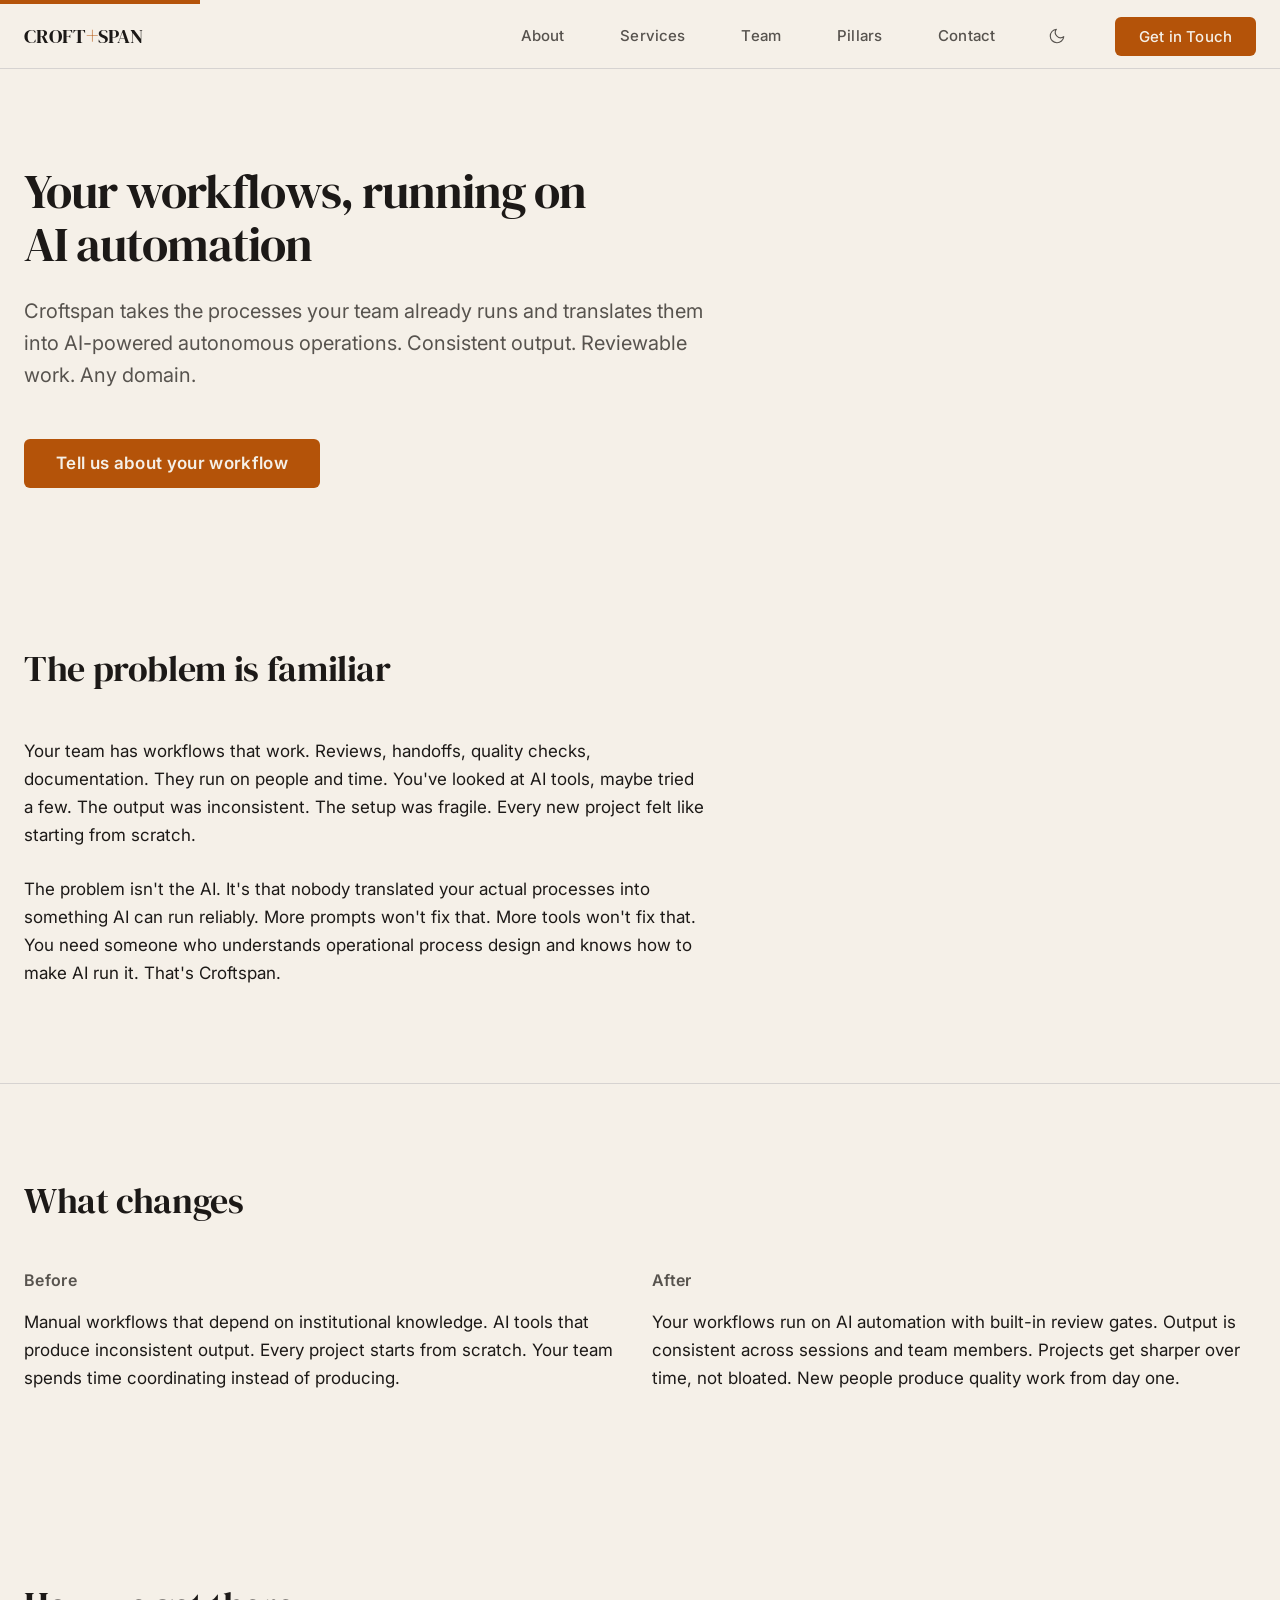
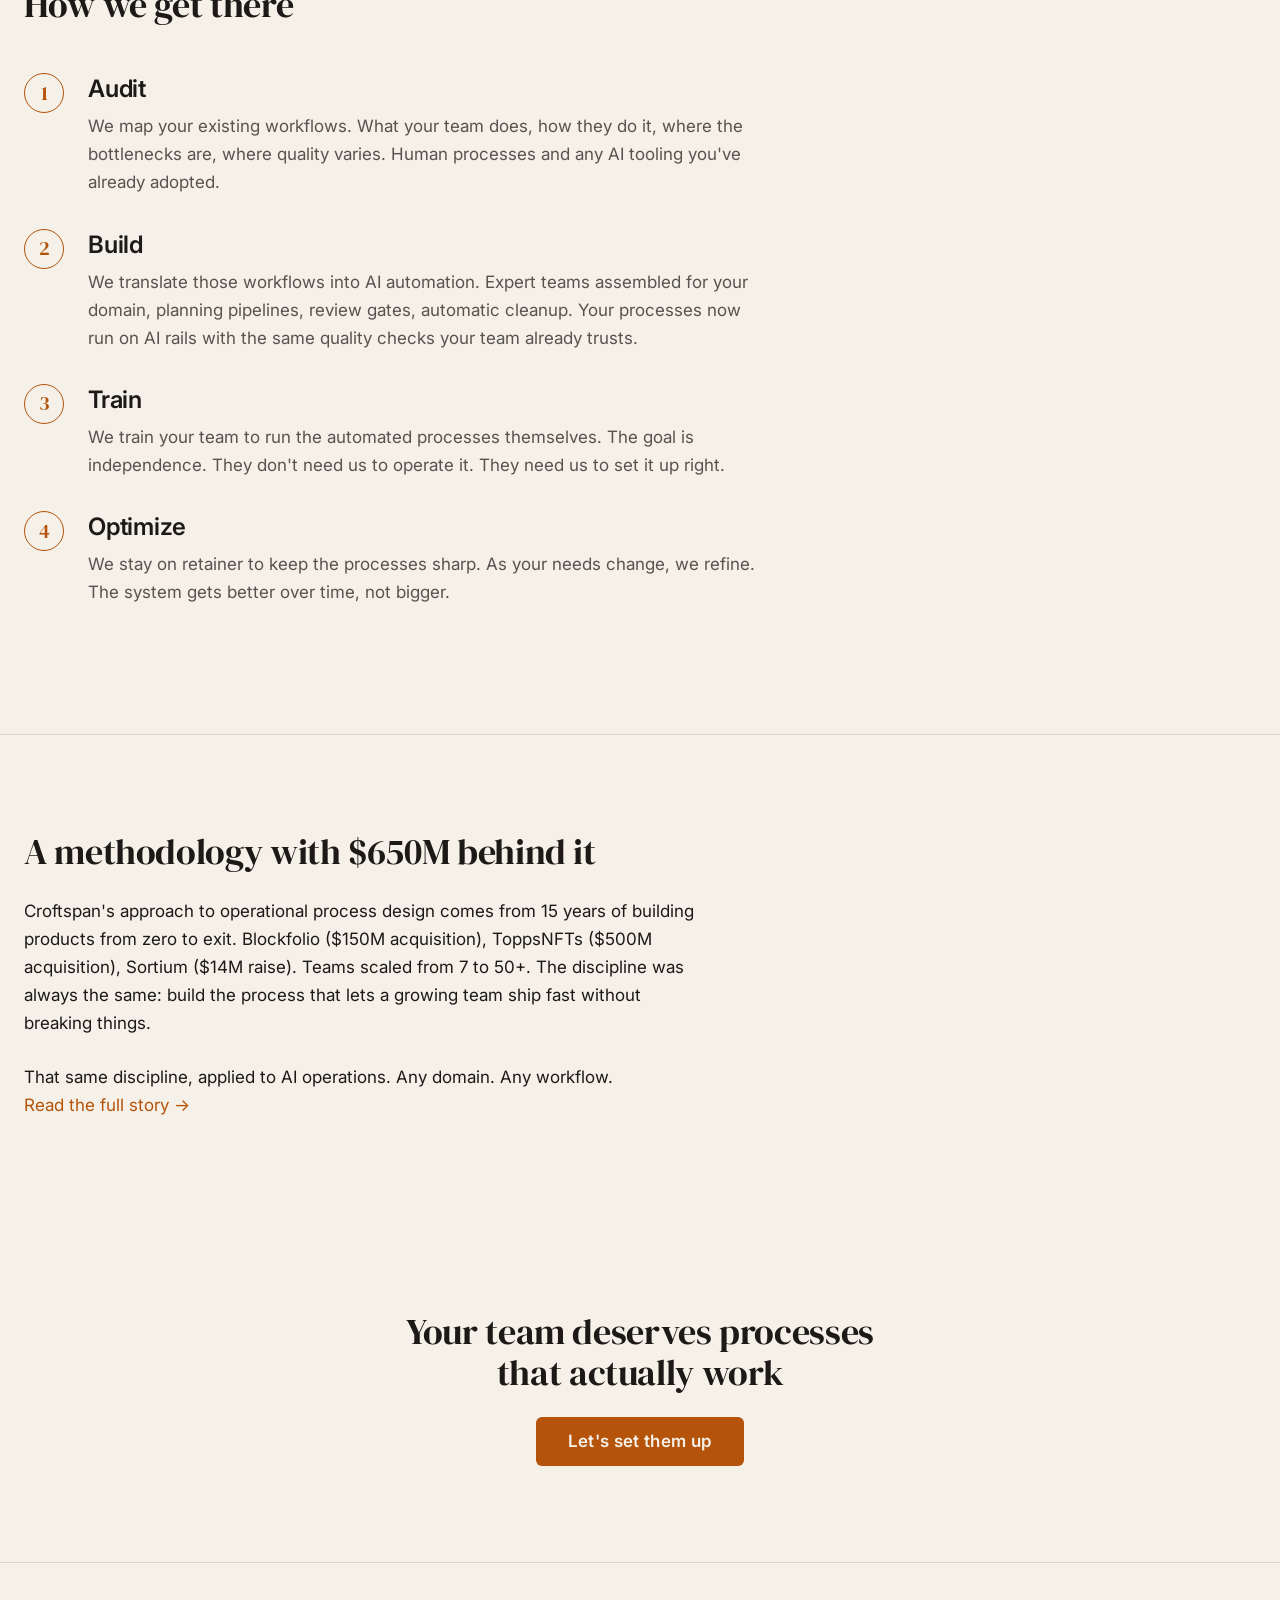
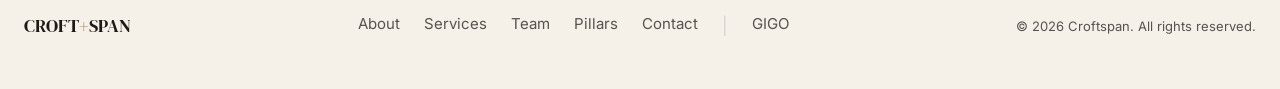
==== index.html @ 84890fa7 "initial" ====
<!DOCTYPE html>
<html lang="en">
<head>
  <meta charset="UTF-8">
  <meta name="viewport" content="width=device-width, initial-scale=1.0">
  <title>Croftspan | Your Workflows, Automated</title>
  <meta name="description" content="Croftspan translates your team's workflows into AI automation that produces consistent, reviewable output. Any domain. Setup, training, and retainer.">
  <meta property="og:title" content="Croftspan | Your Workflows, Automated">
  <meta property="og:description" content="Your team's workflows, running on AI automation. Consistent output. Reviewable work.">
  <meta property="og:type" content="website">
  <meta name="twitter:card" content="summary_large_image">
  <link rel="icon" href="assets/images/favicon.svg" type="image/svg+xml">
  <link rel="preconnect" href="https://fonts.googleapis.com">
  <link rel="preconnect" href="https://fonts.gstatic.com" crossorigin>
  <link href="https://fonts.googleapis.com/css2?family=DM+Serif+Display&family=Inter:wght@400;500;600&display=swap" rel="stylesheet">
  <link rel="stylesheet" href="css/style.css">
  <script>
    (function(){
      var t = localStorage.getItem('theme');
      if (t) document.documentElement.setAttribute('data-theme', t);
    })();
  </script>
</head>
<body>


<!-- Nav -->
<nav class="nav" aria-label="Main navigation">
  <div class="accent-bar"></div>
  <div class="nav-inner">
    <a href="index.html" class="nav-logo" aria-label="Croftspan home">CROFT<span class="plus">+</span>SPAN</a>
    <button class="nav-toggle" aria-label="Toggle menu" aria-expanded="false">
      <span></span><span></span><span></span>
    </button>
    <div class="nav-links">
      <a href="about.html">About</a>
      <a href="services.html">Services</a>
      <a href="team.html">Team</a>
      <a href="pillars.html">Pillars</a>
      <a href="contact.html">Contact</a>
      <button class="theme-toggle" aria-label="Toggle color mode">
        <svg class="icon-moon" xmlns="http://www.w3.org/2000/svg" width="18" height="18" viewBox="0 0 24 24" fill="none" stroke="currentColor" stroke-width="1.5" stroke-linecap="round" stroke-linejoin="round"><path d="M21 12.79A9 9 0 1 1 11.21 3 7 7 0 0 0 21 12.79z"/></svg>
        <svg class="icon-sun" xmlns="http://www.w3.org/2000/svg" width="18" height="18" viewBox="0 0 24 24" fill="none" stroke="currentColor" stroke-width="1.5" stroke-linecap="round" stroke-linejoin="round"><circle cx="12" cy="12" r="5"/><line x1="12" y1="1" x2="12" y2="3"/><line x1="12" y1="21" x2="12" y2="23"/><line x1="4.22" y1="4.22" x2="5.64" y2="5.64"/><line x1="18.36" y1="18.36" x2="19.78" y2="19.78"/><line x1="1" y1="12" x2="3" y2="12"/><line x1="21" y1="12" x2="23" y2="12"/><line x1="4.22" y1="19.78" x2="5.64" y2="18.36"/><line x1="18.36" y1="5.64" x2="19.78" y2="4.22"/></svg>
      </button>
      <a href="contact.html" class="btn btn-primary nav-cta">Get in Touch</a>
    </div>
  </div>
</nav>

<main id="main">

  <!-- Hero -->
  <section class="hero">
    <div class="container">
      <h1>Your workflows, running on<br>AI automation</h1>
      <p>Croftspan takes the processes your team already runs and translates them into AI-powered autonomous operations. Consistent output. Reviewable work. Any domain.</p>
      <a href="contact.html" class="btn btn-primary btn-lg">Tell us about your workflow</a>
    </div>
  </section>

  <!-- The Problem -->
  <section class="section">
    <div class="container">
      <div class="section-header">
        <h2>The problem is familiar</h2>
      </div>
      <p>Your team has workflows that work. Reviews, handoffs, quality checks, documentation. They run on people and time. You've looked at AI tools, maybe tried a few. The output was inconsistent. The setup was fragile. Every new project felt like starting from scratch.</p>
      <p>The problem isn't the AI. It's that nobody translated your actual processes into something AI can run reliably. More prompts won't fix that. More tools won't fix that. You need someone who understands operational process design and knows how to make AI run it. That's Croftspan.</p>
    </div>
  </section>

  <hr class="container">

  <!-- The Transformation -->
  <section class="section">
    <div class="container">
      <div class="section-header">
        <h2>What changes</h2>
      </div>
      <div class="grid grid-2">
        <div>
          <h5 class="mb-4">Before</h5>
          <p>Manual workflows that depend on institutional knowledge. AI tools that produce inconsistent output. Every project starts from scratch. Your team spends time coordinating instead of producing.</p>
        </div>
        <div>
          <h5 class="mb-4">After</h5>
          <p>Your workflows run on AI automation with built-in review gates. Output is consistent across sessions and team members. Projects get sharper over time, not bloated. New people produce quality work from day one.</p>
        </div>
      </div>
    </div>
  </section>

  <!-- How It Works -->
  <section class="section">
    <div class="container">
      <div class="section-header">
        <h2>How we get there</h2>
      </div>
      <div class="step">
        <div class="step-number">1</div>
        <div class="step-content">
          <h3>Audit</h3>
          <p>We map your existing workflows. What your team does, how they do it, where the bottlenecks are, where quality varies. Human processes and any AI tooling you've already adopted.</p>
        </div>
      </div>
      <div class="step">
        <div class="step-number">2</div>
        <div class="step-content">
          <h3>Build</h3>
          <p>We translate those workflows into AI automation. Expert teams assembled for your domain, planning pipelines, review gates, automatic cleanup. Your processes now run on AI rails with the same quality checks your team already trusts.</p>
        </div>
      </div>
      <div class="step">
        <div class="step-number">3</div>
        <div class="step-content">
          <h3>Train</h3>
          <p>We train your team to run the automated processes themselves. The goal is independence. They don't need us to operate it. They need us to set it up right.</p>
        </div>
      </div>
      <div class="step">
        <div class="step-number">4</div>
        <div class="step-content">
          <h3>Optimize</h3>
          <p>We stay on retainer to keep the processes sharp. As your needs change, we refine. The system gets better over time, not bigger.</p>
        </div>
      </div>
    </div>
  </section>

  <hr class="container">

  <!-- The Track Record -->
  <section class="section">
    <div class="container">
      <h2 class="mb-6">A methodology with $650M behind it</h2>
      <p>Croftspan's approach to operational process design comes from 15 years of building products from zero to exit. Blockfolio ($150M acquisition), ToppsNFTs ($500M acquisition), Sortium ($14M raise). Teams scaled from 7 to 50+. The discipline was always the same: build the process that lets a growing team ship fast without breaking things.</p>
      <p>That same discipline, applied to AI operations. Any domain. Any workflow.</p>
      <a href="about.html" class="link">Read the full story &rarr;</a>
    </div>
  </section>

  <!-- Final CTA -->
  <section class="section" style="text-align: center;">
    <div class="container">
      <h2 class="mb-6">Your team deserves processes<br>that actually work</h2>
      <a href="contact.html" class="btn btn-primary btn-lg">Let's set them up</a>
    </div>
  </section>

</main>

<!-- Footer -->
<footer class="footer">
  <div class="footer-inner">
    <div class="footer-logo">CROFT<span class="plus">+</span>SPAN</div>
    <div class="footer-links">
      <a href="about.html">About</a>
      <a href="services.html">Services</a>
      <a href="team.html">Team</a>
      <a href="pillars.html">Pillars</a>
      <a href="contact.html">Contact</a>
      <span style="color: var(--border);">|</span>
      <a href="https://croftspan.github.io/gigo/">GIGO</a>
    </div>
    <div class="footer-copy">&copy; 2026 Croftspan. All rights reserved.</div>
  </div>
</footer>

<script src="js/main.js"></script>
</body>
</html>
---- css/style.css ----
/* ============================================
   Croftspan — Design System
   Static site stylesheet. Both color modes.
   ============================================ */

/* --- Reset --- */
*, *::before, *::after { box-sizing: border-box; margin: 0; padding: 0; }
html { scroll-behavior: smooth; -webkit-text-size-adjust: 100%; }
body { min-height: 100vh; text-rendering: optimizeLegibility; -webkit-font-smoothing: antialiased; -moz-osx-font-smoothing: grayscale; }
img, picture, video, canvas, svg { display: block; max-width: 100%; }
input, button, textarea, select { font: inherit; }
p, h1, h2, h3, h4, h5, h6 { overflow-wrap: break-word; }
a { color: inherit; text-decoration: none; }
ul, ol { list-style: none; }
button { cursor: pointer; border: none; background: none; }

/* --- Custom Properties --- */
:root {
  /* Colors */
  --forge: #1C1917;
  --vellum: #F5F0E8;
  --stone: #57534E;
  --copperfield: #B45309;
  --copperfield-hover: #9A4408;
  --copperfield-active: #854005;
  --slate: #334155;
  --chalk: #D6D3D1;
  --survey-red: #DC2626;
  --lichen: #16A34A;
  --card-bg: #FFFFFF;
  --card-border: var(--chalk);

  /* Semantic */
  --bg: var(--vellum);
  --text: var(--forge);
  --text-secondary: var(--stone);
  --accent: var(--copperfield);
  --accent-hover: var(--copperfield-hover);
  --border: var(--chalk);
  --surface: var(--card-bg);

  /* Typography */
  --font-heading: 'DM Serif Display', Georgia, 'Times New Roman', serif;
  --font-body: 'Inter', -apple-system, BlinkMacSystemFont, 'Segoe UI', sans-serif;
  --font-mono: 'JetBrains Mono', 'SF Mono', 'Fira Code', 'Courier New', monospace;

  /* Spacing (base-4) */
  --space-1: 4px;
  --space-2: 8px;
  --space-3: 12px;
  --space-4: 16px;
  --space-6: 24px;
  --space-8: 32px;
  --space-12: 48px;
  --space-16: 64px;
  --space-24: 96px;

  /* Layout */
  --max-width: 1280px;
  --content-width: 680px;
  --side-padding: 24px;
  --column-gap: 24px;

  /* Radius */
  --radius-sm: 4px;
  --radius: 6px;
  --radius-lg: 8px;

  /* Transitions */
  --transition-fast: 100ms linear;
  --transition: 150ms ease-out;
  --transition-slow: 200ms ease-out;
}

/* --- Light Mode (default) --- */
:root, [data-theme="light"] {
  --bg: var(--vellum);
  --text: var(--forge);
  --text-secondary: var(--stone);
  --surface: #FFFFFF;
  --card-border: var(--chalk);
  --border: var(--chalk);
  --nav-bg: rgba(245, 240, 232, 0.95);
}

/* --- Dark Mode --- */
[data-theme="dark"] {
  --bg: var(--forge);
  --text: var(--vellum);
  --text-secondary: var(--chalk);
  --surface: #292524;
  --card-border: rgba(87, 83, 78, 0.2);
  --border: rgba(87, 83, 78, 0.2);
  --nav-bg: rgba(28, 25, 23, 0.95);
}

@media (prefers-color-scheme: dark) {
  :root:not([data-theme="light"]) {
    --bg: var(--forge);
    --text: var(--vellum);
    --text-secondary: var(--chalk);
    --surface: #292524;
    --card-border: rgba(87, 83, 78, 0.2);
    --border: rgba(87, 83, 78, 0.2);
    --nav-bg: rgba(28, 25, 23, 0.95);
  }
}

/* --- Base --- */
body {
  font-family: var(--font-body);
  font-size: 17px;
  font-weight: 400;
  line-height: 1.65;
  color: var(--text);
  background-color: var(--bg);
  transition: background-color var(--transition-slow), color var(--transition-slow);
}

/* --- Typography --- */
h1, h2 { font-family: var(--font-heading); font-weight: 400; }
h3, h4, h5 { font-family: var(--font-body); font-weight: 600; }

h1 {
  font-size: 48px;
  line-height: 1.1;
  letter-spacing: -0.02em;
}
h2 {
  font-size: 36px;
  line-height: 1.15;
  letter-spacing: -0.01em;
}
h3 {
  font-size: 24px;
  line-height: 1.3;
  letter-spacing: -0.01em;
}
h4 {
  font-size: 20px;
  line-height: 1.35;
}
h5 {
  font-size: 16px;
  line-height: 1.4;
  letter-spacing: 0.02em;
  color: var(--text-secondary);
}

.text-small {
  font-size: 15px;
  line-height: 1.6;
  color: var(--text-secondary);
}
.caption {
  font-size: 13px;
  font-weight: 500;
  line-height: 1.5;
  letter-spacing: 0.01em;
  color: var(--text-secondary);
}
.label {
  font-size: 13px;
  font-weight: 500;
  color: var(--text-secondary);
  margin-bottom: var(--space-1);
}
code {
  font-family: var(--font-mono);
  font-size: 15px;
  line-height: 1.6;
}

p { max-width: var(--content-width); }
p + p { margin-top: 1.5em; }

/* --- Layout --- */
.container {
  max-width: var(--max-width);
  margin: 0 auto;
  padding: 0 var(--side-padding);
}
.section {
  padding: var(--space-24) 0;
}
.section-sm {
  padding: var(--space-16) 0;
}

/* --- Grid --- */
.grid {
  display: grid;
  gap: var(--column-gap);
}
.grid-2 { grid-template-columns: repeat(2, 1fr); }
.grid-3 { grid-template-columns: repeat(3, 1fr); }
.grid-4 { grid-template-columns: repeat(4, 1fr); }

/* --- Navigation --- */
.nav {
  position: sticky;
  top: 0;
  z-index: 100;
  background: var(--nav-bg);
  backdrop-filter: blur(12px);
  -webkit-backdrop-filter: blur(12px);
  border-bottom: 1px solid var(--border);
  transition: background-color var(--transition-slow);
}
.nav-inner {
  max-width: var(--max-width);
  margin: 0 auto;
  padding: 0 var(--side-padding);
  display: flex;
  align-items: center;
  justify-content: space-between;
  height: 64px;
}
.nav-logo {
  font-family: var(--font-heading);
  font-size: 20px;
  color: var(--text);
  text-decoration: none;
  display: flex;
  align-items: center;
  gap: 0;
}
.nav-logo .plus {
  color: var(--copperfield);
  font-size: 23px;
}
.nav-links {
  display: flex;
  align-items: center;
  gap: var(--space-8);
}
.nav-links a {
  font-size: 15px;
  font-weight: 500;
  letter-spacing: 0.01em;
  color: var(--text-secondary);
  padding: var(--space-2) var(--space-3);
  border-radius: var(--radius);
  transition: color var(--transition);
}
.nav-links a:hover,
.nav-links a.active {
  color: var(--text);
}
.nav-links a.nav-cta {
  margin-left: var(--space-2);
  color: var(--vellum);
  padding: 12px 24px;
}
.nav-links a.nav-cta:hover {
  color: var(--vellum);
}

/* Mobile nav toggle */
.nav-toggle {
  display: none;
  flex-direction: column;
  gap: 5px;
  padding: var(--space-2);
}
.nav-toggle span {
  display: block;
  width: 20px;
  height: 2px;
  background: var(--text);
  border-radius: 1px;
  transition: transform var(--transition), opacity var(--transition);
}
.nav-toggle.open span:nth-child(1) { transform: translateY(7px) rotate(45deg); }
.nav-toggle.open span:nth-child(2) { opacity: 0; }
.nav-toggle.open span:nth-child(3) { transform: translateY(-7px) rotate(-45deg); }

/* Color mode toggle */
.theme-toggle {
  display: flex;
  align-items: center;
  justify-content: center;
  width: 36px;
  height: 36px;
  border-radius: var(--radius);
  color: var(--text-secondary);
  transition: color var(--transition);
}
.theme-toggle:hover { color: var(--text); }
.theme-toggle svg { width: 18px; height: 18px; }
.theme-toggle .icon-sun,
.theme-toggle .icon-moon { display: none; }

/* Show correct icon based on theme */
:root:not([data-theme="dark"]) .theme-toggle .icon-moon { display: block; }
:root:not([data-theme="dark"]) .theme-toggle .icon-sun { display: none; }
[data-theme="dark"] .theme-toggle .icon-sun { display: block; }
[data-theme="dark"] .theme-toggle .icon-moon { display: none; }

@media (prefers-color-scheme: dark) {
  :root:not([data-theme="light"]) .theme-toggle .icon-sun { display: block; }
  :root:not([data-theme="light"]) .theme-toggle .icon-moon { display: none; }
}

/* --- Buttons --- */
.btn {
  display: inline-flex;
  align-items: center;
  justify-content: center;
  font-family: var(--font-body);
  font-size: 15px;
  font-weight: 600;
  letter-spacing: 0.02em;
  line-height: 1;
  padding: 12px 24px;
  border-radius: var(--radius);
  transition: background-color var(--transition), border-color var(--transition), color var(--transition);
  text-decoration: none;
}
.btn-primary {
  background: var(--copperfield);
  color: var(--vellum);
  border: none;
}
.btn-primary:hover {
  background: var(--copperfield-hover);
}
.btn-primary:active {
  background: var(--copperfield-active);
}
.btn-secondary {
  background: transparent;
  border: 1.5px solid var(--stone);
  color: var(--text);
}
.btn-secondary:hover {
  border-color: var(--text);
  color: var(--text);
}
.btn-secondary:active {
  background: var(--text);
  color: var(--bg);
}
.btn-lg {
  padding: 16px 32px;
  font-size: 17px;
}

/* --- Links --- */
.link {
  color: var(--copperfield);
  text-decoration: none;
  transition: text-decoration var(--transition-fast);
}
.link:hover {
  text-decoration: underline;
  text-underline-offset: 3px;
}

/* --- Cards --- */
.card {
  background: var(--surface);
  border: 1px solid var(--card-border);
  border-radius: var(--radius-lg);
  padding: var(--space-6);
  transition: box-shadow var(--transition-slow), background-color var(--transition-slow), border-color var(--transition-slow);
}
.card:hover {
  box-shadow: 0 2px 8px rgba(28, 25, 23, 0.08);
}
.card-compact {
  padding: var(--space-4);
}

/* --- Form --- */
.form-group {
  margin-bottom: var(--space-6);
}
.form-group label {
  display: block;
  font-size: 13px;
  font-weight: 500;
  color: var(--text-secondary);
  margin-bottom: var(--space-1);
}
.form-input {
  width: 100%;
  padding: 10px 14px;
  font-size: 15px;
  font-family: var(--font-body);
  color: var(--text);
  background: var(--surface);
  border: 1.5px solid var(--chalk);
  border-radius: var(--radius);
  transition: border-color var(--transition), box-shadow var(--transition);
}
.form-input:focus {
  outline: none;
  border-color: var(--copperfield);
  box-shadow: 0 0 0 3px rgba(180, 83, 9, 0.15);
}
.form-input::placeholder {
  color: var(--stone);
}
textarea.form-input {
  min-height: 160px;
  resize: vertical;
}
.form-error {
  color: var(--survey-red);
  font-size: 13px;
  margin-top: var(--space-1);
}
.form-success {
  color: var(--lichen);
  font-size: 15px;
  font-weight: 500;
}

/* --- Dividers --- */
hr {
  border: none;
  border-top: 1px solid var(--border);
  margin: var(--space-16) 0;
}
.divider-copper {
  border-top: 1px solid var(--copperfield);
}

/* --- Hero --- */
.hero {
  padding: var(--space-24) 0 var(--space-16);
}
.hero h1 {
  margin-bottom: var(--space-6);
}
.hero p {
  font-size: 20px;
  line-height: 1.6;
  color: var(--text-secondary);
  margin-bottom: var(--space-8);
}
.hero .btn {
  margin-top: var(--space-4);
}

/* --- Section Headers --- */
.section-header {
  margin-bottom: var(--space-12);
}
.section-header h2 {
  margin-bottom: var(--space-4);
}
.section-header p {
  color: var(--text-secondary);
  font-size: 17px;
}

/* --- Steps --- */
.step {
  display: flex;
  gap: var(--space-6);
  margin-bottom: var(--space-8);
}
.step-number {
  flex-shrink: 0;
  width: 40px;
  height: 40px;
  display: flex;
  align-items: center;
  justify-content: center;
  font-family: var(--font-heading);
  font-size: 20px;
  color: var(--copperfield);
  border: 1.5px solid var(--copperfield);
  border-radius: 50%;
}
.step-content h3 {
  margin-bottom: var(--space-2);
}
.step-content p {
  color: var(--text-secondary);
}

/* --- Team Card --- */
.team-card {
  text-align: center;
  padding: var(--space-6) var(--space-4);
}
.team-avatar {
  width: 64px;
  height: 64px;
  border-radius: 50%;
  background: var(--border);
  margin: 0 auto var(--space-3);
  display: flex;
  align-items: center;
  justify-content: center;
  font-family: var(--font-heading);
  font-size: 20px;
  color: var(--copperfield);
}
.team-card h4 {
  margin-bottom: var(--space-1);
}
.team-card .caption {
  margin-bottom: 0;
}
.team-card p {
  font-size: 15px;
  line-height: 1.6;
  color: var(--text-secondary);
  max-width: none;
}

/* --- Pillars --- */
.pillars-section {
  padding: var(--space-16) 0 var(--space-24);
}
.pillars-grid {
  display: grid;
  grid-template-columns: repeat(2, 1fr);
  gap: var(--space-8);
}
.pillar-card {
  background: var(--forge);
  border: 1px solid rgba(87, 83, 78, 0.3);
  border-radius: var(--radius-lg);
  padding: var(--space-12) var(--space-8);
  text-align: center;
  position: relative;
  overflow: hidden;
}
.pillar-card::before {
  content: '';
  position: absolute;
  top: 0;
  left: 0;
  right: 0;
  bottom: 0;
  background: linear-gradient(135deg, rgba(255,255,255,0.03) 0%, transparent 60%);
  pointer-events: none;
}
.pillar-title {
  font-family: var(--font-heading);
  font-weight: 400;
  font-size: 24px;
  letter-spacing: 0.04em;
  color: var(--vellum);
  margin-bottom: var(--space-6);
}
.pillar-text {
  font-family: var(--font-body);
  font-size: 15px;
  font-style: italic;
  line-height: 1.7;
  color: var(--chalk);
  max-width: 380px;
  margin: 0 auto;
}

@media (max-width: 768px) {
  .pillars-grid {
    grid-template-columns: 1fr;
  }
}

/* --- Footer --- */
.footer {
  border-top: 1px solid var(--border);
  padding: var(--space-12) 0;
  transition: border-color var(--transition-slow);
}
.footer-inner {
  max-width: var(--max-width);
  margin: 0 auto;
  padding: 0 var(--side-padding);
  display: flex;
  justify-content: space-between;
  align-items: center;
}
.footer-logo {
  font-family: var(--font-heading);
  font-size: 18px;
  color: var(--text);
}
.footer-logo .plus { color: var(--copperfield); }
.footer-links {
  display: flex;
  gap: var(--space-6);
}
.footer-links a {
  font-size: 15px;
  color: var(--text-secondary);
  transition: color var(--transition);
}
.footer-links a:hover { color: var(--text); }
.footer-copy {
  font-size: 13px;
  color: var(--text-secondary);
}

/* --- Copper accent bar --- */
.accent-bar {
  display: block;
  width: 200px;
  height: 4px;
  background-color: var(--copperfield);
}

/* --- Utility --- */
.sr-only {
  position: absolute;
  width: 1px;
  height: 1px;
  padding: 0;
  margin: -1px;
  overflow: hidden;
  clip: rect(0, 0, 0, 0);
  white-space: nowrap;
  border: 0;
}
.text-center { text-align: center; }
.text-copper { color: var(--copperfield); }
.mb-1 { margin-bottom: var(--space-1); }
.mb-2 { margin-bottom: var(--space-2); }
.mb-3 { margin-bottom: var(--space-3); }
.mb-4 { margin-bottom: var(--space-4); }
.mb-6 { margin-bottom: var(--space-6); }
.mb-8 { margin-bottom: var(--space-8); }
.mb-12 { margin-bottom: var(--space-12); }
.mt-4 { margin-top: var(--space-4); }
.mt-8 { margin-top: var(--space-8); }

/* --- Responsive --- */
@media (max-width: 1024px) {
  :root { --side-padding: 48px; }
  h1 { font-size: 40px; }
  h2 { font-size: 32px; }
}

@media (max-width: 768px) {
  :root { --side-padding: 24px; }
  h1 { font-size: 36px; }
  h2 { font-size: 28px; }
  h3 { font-size: 22px; }

  .hero { padding: var(--space-16) 0 var(--space-12); }
  .hero p { font-size: 17px; }
  .section { padding: var(--space-16) 0; }

  .grid-2, .grid-3, .grid-4 { grid-template-columns: 1fr; }

  /* Mobile nav */
  .nav-toggle { display: flex; }
  .nav-links {
    display: none;
    position: absolute;
    top: 64px;
    left: 0;
    right: 0;
    flex-direction: column;
    background: var(--nav-bg);
    backdrop-filter: blur(12px);
    -webkit-backdrop-filter: blur(12px);
    border-bottom: 1px solid var(--border);
    padding: var(--space-4) var(--side-padding);
    gap: 0;
  }
  .nav-links.open { display: flex; }
  .nav-links a {
    padding: var(--space-3) 0;
    width: 100%;
  }
  .nav-cta { margin-left: 0; margin-top: var(--space-2); }

  /* Footer */
  .footer-inner {
    flex-direction: column;
    gap: var(--space-6);
    text-align: center;
  }
  .footer-links { flex-wrap: wrap; justify-content: center; }

  .step { flex-direction: column; gap: var(--space-3); }
}

@media (max-width: 480px) {
  .btn-lg { padding: 14px 24px; font-size: 15px; }
}
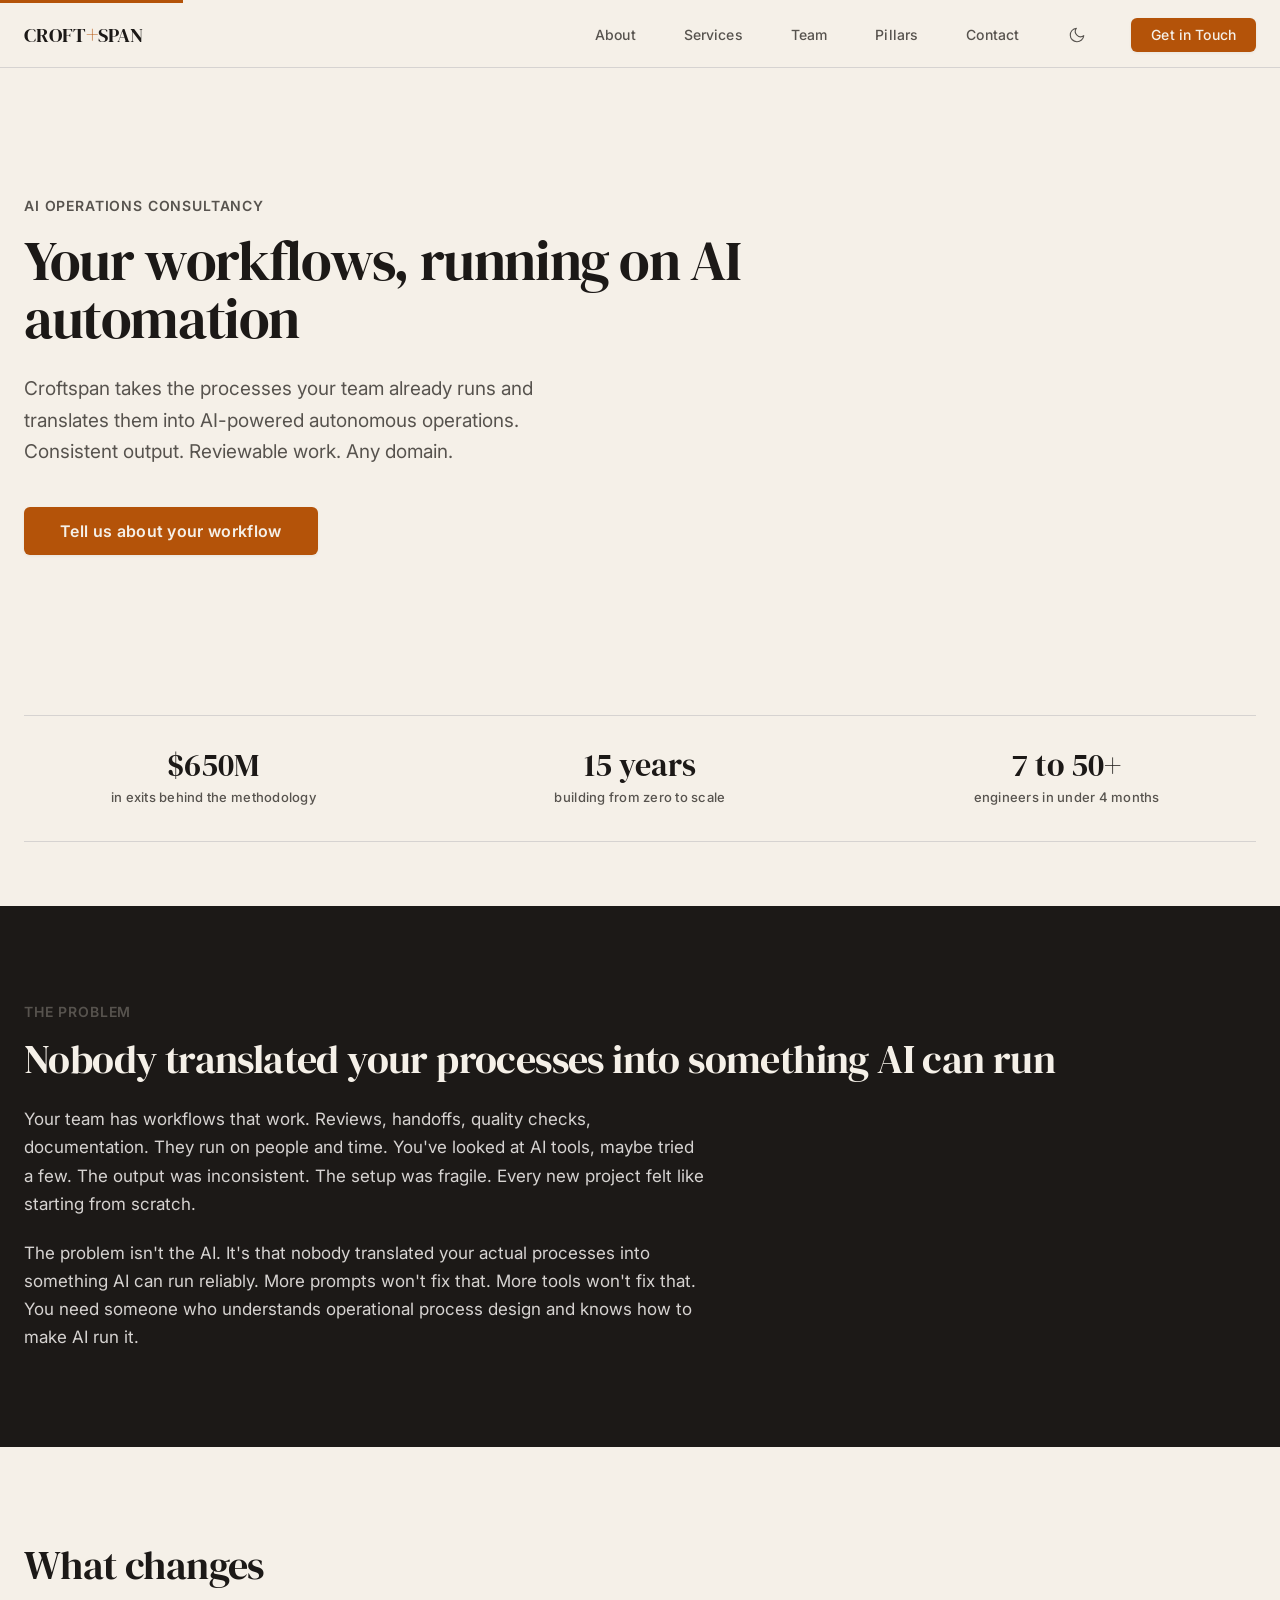
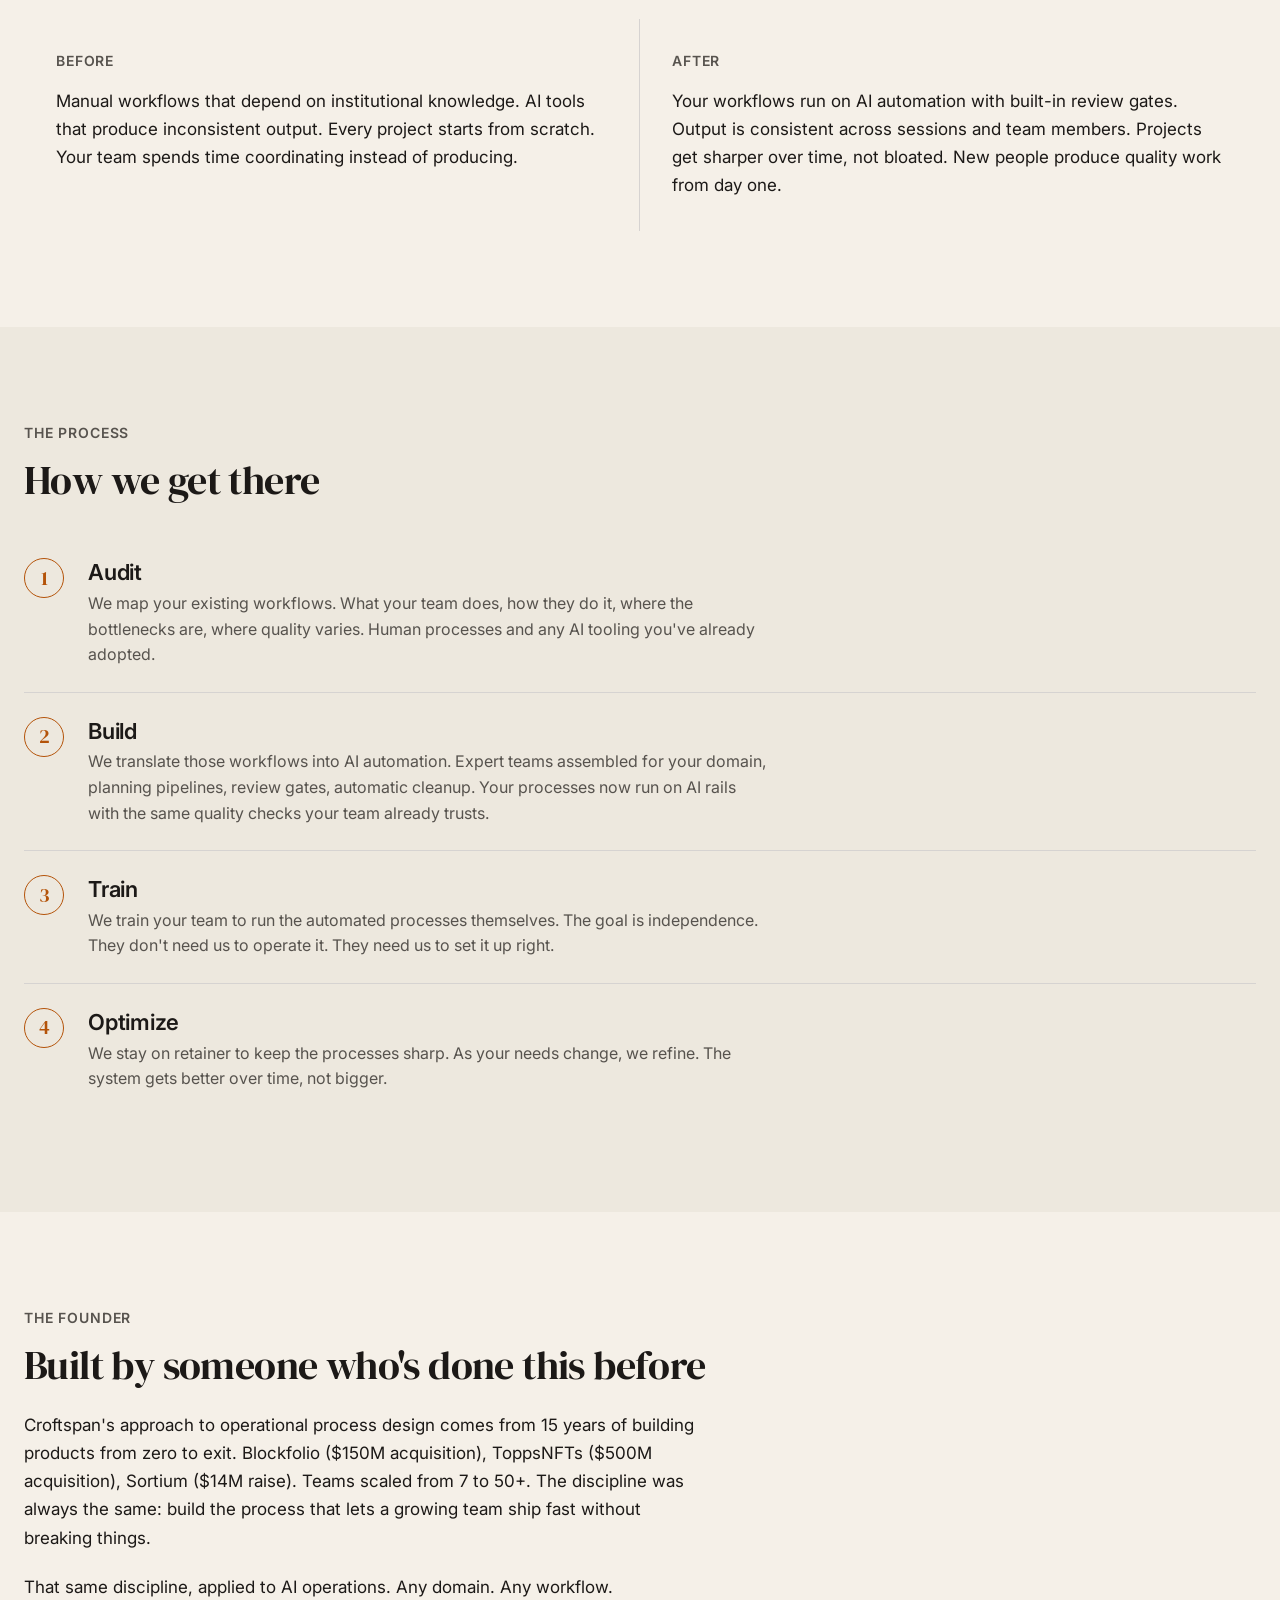
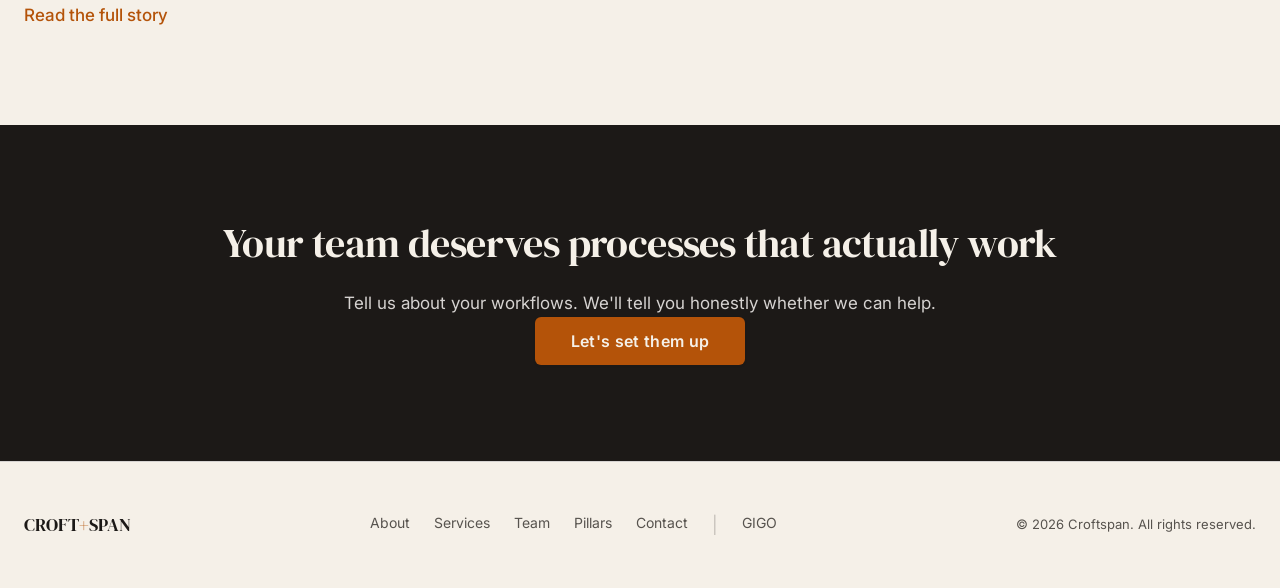
==== commit d80e938f: "Visual overhaul: arrange, colorize, typeset, delight, polish Coordinated pass across five design dim" ====
--- a/index.html
+++ b/index.html
@@ -3,6 +3,8 @@
 <head>
   <meta charset="UTF-8">
   <meta name="viewport" content="width=device-width, initial-scale=1.0">
+  <meta name="theme-color" content="#1C1917" media="(prefers-color-scheme: dark)">
+  <meta name="theme-color" content="#F5F0E8" media="(prefers-color-scheme: light)">
   <title>Croftspan | Your Workflows, Automated</title>
   <meta name="description" content="Croftspan translates your team's workflows into AI automation that produces consistent, reviewable output. Any domain. Setup, training, and retainer.">
   <meta property="og:title" content="Croftspan | Your Workflows, Automated">
@@ -23,8 +25,6 @@
 </head>
 <body>
 
-
-<!-- Nav -->
 <nav class="nav" aria-label="Main navigation">
   <div class="accent-bar"></div>
   <div class="nav-inner">
@@ -52,37 +52,53 @@
   <!-- Hero -->
   <section class="hero">
     <div class="container">
-      <h1>Your workflows, running on<br>AI automation</h1>
+      <h5 class="mb-4">AI Operations Consultancy</h5>
+      <h1>Your workflows, running on AI automation</h1>
       <p>Croftspan takes the processes your team already runs and translates them into AI-powered autonomous operations. Consistent output. Reviewable work. Any domain.</p>
       <a href="contact.html" class="btn btn-primary btn-lg">Tell us about your workflow</a>
     </div>
   </section>
 
-  <!-- The Problem -->
-  <section class="section">
+  <!-- Credential Bar -->
+  <section class="section-sm">
     <div class="container">
-      <div class="section-header">
-        <h2>The problem is familiar</h2>
+      <div class="credential-bar">
+        <div class="credential-item">
+          <div class="credential-value">$650M</div>
+          <div class="credential-label">in exits behind the methodology</div>
+        </div>
+        <div class="credential-item">
+          <div class="credential-value">15 years</div>
+          <div class="credential-label">building from zero to scale</div>
+        </div>
+        <div class="credential-item">
+          <div class="credential-value">7 to 50+</div>
+          <div class="credential-label">engineers in under 4 months</div>
+        </div>
       </div>
-      <p>Your team has workflows that work. Reviews, handoffs, quality checks, documentation. They run on people and time. You've looked at AI tools, maybe tried a few. The output was inconsistent. The setup was fragile. Every new project felt like starting from scratch.</p>
-      <p>The problem isn't the AI. It's that nobody translated your actual processes into something AI can run reliably. More prompts won't fix that. More tools won't fix that. You need someone who understands operational process design and knows how to make AI run it. That's Croftspan.</p>
     </div>
   </section>
 
-  <hr class="container">
+  <!-- The Problem (dark section) -->
+  <section class="section-dark">
+    <div class="container">
+      <h5 class="mb-4">The problem</h5>
+      <h2 class="mb-6">Nobody translated your processes into something AI can run</h2>
+      <p>Your team has workflows that work. Reviews, handoffs, quality checks, documentation. They run on people and time. You've looked at AI tools, maybe tried a few. The output was inconsistent. The setup was fragile. Every new project felt like starting from scratch.</p>
+      <p>The problem isn't the AI. It's that nobody translated your actual processes into something AI can run reliably. More prompts won't fix that. More tools won't fix that. You need someone who understands operational process design and knows how to make AI run it.</p>
+    </div>
+  </section>
 
-  <!-- The Transformation -->
+  <!-- What Changes (comparison) -->
   <section class="section">
     <div class="container">
-      <div class="section-header">
-        <h2>What changes</h2>
-      </div>
-      <div class="grid grid-2">
-        <div>
+      <h2 class="mb-8">What changes</h2>
+      <div class="comparison">
+        <div class="comparison-col">
           <h5 class="mb-4">Before</h5>
           <p>Manual workflows that depend on institutional knowledge. AI tools that produce inconsistent output. Every project starts from scratch. Your team spends time coordinating instead of producing.</p>
         </div>
-        <div>
+        <div class="comparison-col">
           <h5 class="mb-4">After</h5>
           <p>Your workflows run on AI automation with built-in review gates. Output is consistent across sessions and team members. Projects get sharper over time, not bloated. New people produce quality work from day one.</p>
         </div>
@@ -90,12 +106,11 @@
     </div>
   </section>
 
-  <!-- How It Works -->
-  <section class="section">
+  <!-- How It Works (alt background) -->
+  <section class="section-alt section">
     <div class="container">
-      <div class="section-header">
-        <h2>How we get there</h2>
-      </div>
+      <h5 class="mb-4">The process</h5>
+      <h2 class="mb-8">How we get there</h2>
       <div class="step">
         <div class="step-number">1</div>
         <div class="step-content">
@@ -127,29 +142,28 @@
     </div>
   </section>
 
-  <hr class="container">
-
   <!-- The Track Record -->
   <section class="section">
     <div class="container">
-      <h2 class="mb-6">A methodology with $650M behind it</h2>
+      <h5 class="mb-4">The founder</h5>
+      <h2 class="mb-6">Built by someone who's done this before</h2>
       <p>Croftspan's approach to operational process design comes from 15 years of building products from zero to exit. Blockfolio ($150M acquisition), ToppsNFTs ($500M acquisition), Sortium ($14M raise). Teams scaled from 7 to 50+. The discipline was always the same: build the process that lets a growing team ship fast without breaking things.</p>
       <p>That same discipline, applied to AI operations. Any domain. Any workflow.</p>
-      <a href="about.html" class="link">Read the full story &rarr;</a>
+      <a href="about.html" class="link mt-4">Read the full story</a>
     </div>
   </section>
 
-  <!-- Final CTA -->
-  <section class="section" style="text-align: center;">
+  <!-- Final CTA (inverted) -->
+  <section class="section-cta">
     <div class="container">
-      <h2 class="mb-6">Your team deserves processes<br>that actually work</h2>
+      <h2 class="mb-6">Your team deserves processes that actually work</h2>
+      <p class="mb-8">Tell us about your workflows. We'll tell you honestly whether we can help.</p>
       <a href="contact.html" class="btn btn-primary btn-lg">Let's set them up</a>
     </div>
   </section>
 
 </main>
 
-<!-- Footer -->
 <footer class="footer">
   <div class="footer-inner">
     <div class="footer-logo">CROFT<span class="plus">+</span>SPAN</div>
@@ -159,8 +173,8 @@
       <a href="team.html">Team</a>
       <a href="pillars.html">Pillars</a>
       <a href="contact.html">Contact</a>
-      <span style="color: var(--border);">|</span>
-      <a href="https://croftspan.github.io/gigo/">GIGO</a>
+      <span class="footer-sep">|</span>
+      <a href="https://croftspan.github.io/gigo/" target="_blank" rel="noopener">GIGO</a>
     </div>
     <div class="footer-copy">&copy; 2026 Croftspan. All rights reserved.</div>
   </div>
--- a/css/style.css
+++ b/css/style.css
@@ -1,6 +1,6 @@
 /* ============================================
    Croftspan — Design System
-   Static site stylesheet. Both color modes.
+   Arrange + Colorize + Typeset + Delight + Polish
    ============================================ */
 
 /* --- Reset --- */
@@ -18,26 +18,17 @@
 :root {
   /* Colors */
   --forge: #1C1917;
+  --forge-90: #292524;
   --vellum: #F5F0E8;
   --stone: #57534E;
   --copperfield: #B45309;
   --copperfield-hover: #9A4408;
   --copperfield-active: #854005;
+  --copperfield-glow: rgba(180, 83, 9, 0.15);
   --slate: #334155;
   --chalk: #D6D3D1;
   --survey-red: #DC2626;
   --lichen: #16A34A;
-  --card-bg: #FFFFFF;
-  --card-border: var(--chalk);
-
-  /* Semantic */
-  --bg: var(--vellum);
-  --text: var(--forge);
-  --text-secondary: var(--stone);
-  --accent: var(--copperfield);
-  --accent-hover: var(--copperfield-hover);
-  --border: var(--chalk);
-  --surface: var(--card-bg);
 
   /* Typography */
   --font-heading: 'DM Serif Display', Georgia, 'Times New Roman', serif;
@@ -54,6 +45,7 @@
   --space-12: 48px;
   --space-16: 64px;
   --space-24: 96px;
+  --space-32: 128px;
 
   /* Layout */
   --max-width: 1280px;
@@ -70,40 +62,86 @@
   --transition-fast: 100ms linear;
   --transition: 150ms ease-out;
   --transition-slow: 200ms ease-out;
+  --transition-lift: 250ms cubic-bezier(0.2, 0, 0, 1);
 }
 
 /* --- Light Mode (default) --- */
 :root, [data-theme="light"] {
   --bg: var(--vellum);
+  --bg-alt: #EDE8DE;
   --text: var(--forge);
   --text-secondary: var(--stone);
   --surface: #FFFFFF;
   --card-border: var(--chalk);
   --border: var(--chalk);
   --nav-bg: rgba(245, 240, 232, 0.95);
+  --shadow-sm: 0 1px 3px rgba(28, 25, 23, 0.06);
+  --shadow: 0 4px 12px rgba(28, 25, 23, 0.08);
+  --shadow-lg: 0 8px 24px rgba(28, 25, 23, 0.12);
+  --pillar-bg: var(--forge);
+  --pillar-text: var(--vellum);
+  --pillar-sub: var(--chalk);
+  --pillar-border: rgba(87, 83, 78, 0.3);
+  --invert-bg: var(--forge);
+  --invert-text: var(--vellum);
+  --invert-text-secondary: var(--chalk);
 }
 
 /* --- Dark Mode --- */
 [data-theme="dark"] {
   --bg: var(--forge);
+  --bg-alt: #1f1c1a;
   --text: var(--vellum);
   --text-secondary: var(--chalk);
-  --surface: #292524;
+  --surface: var(--forge-90);
   --card-border: rgba(87, 83, 78, 0.2);
   --border: rgba(87, 83, 78, 0.2);
   --nav-bg: rgba(28, 25, 23, 0.95);
+  --shadow-sm: 0 1px 3px rgba(0, 0, 0, 0.15);
+  --shadow: 0 4px 12px rgba(0, 0, 0, 0.25);
+  --shadow-lg: 0 8px 24px rgba(0, 0, 0, 0.35);
+  --pillar-bg: var(--forge-90);
+  --pillar-text: var(--vellum);
+  --pillar-sub: var(--chalk);
+  --pillar-border: rgba(87, 83, 78, 0.4);
+  --invert-bg: var(--vellum);
+  --invert-text: var(--forge);
+  --invert-text-secondary: var(--stone);
 }
 
 @media (prefers-color-scheme: dark) {
   :root:not([data-theme="light"]) {
     --bg: var(--forge);
+    --bg-alt: #1f1c1a;
     --text: var(--vellum);
     --text-secondary: var(--chalk);
-    --surface: #292524;
+    --surface: var(--forge-90);
     --card-border: rgba(87, 83, 78, 0.2);
     --border: rgba(87, 83, 78, 0.2);
     --nav-bg: rgba(28, 25, 23, 0.95);
+    --shadow-sm: 0 1px 3px rgba(0, 0, 0, 0.15);
+    --shadow: 0 4px 12px rgba(0, 0, 0, 0.25);
+    --shadow-lg: 0 8px 24px rgba(0, 0, 0, 0.35);
+    --pillar-bg: var(--forge-90);
+    --pillar-border: rgba(87, 83, 78, 0.4);
+    --invert-bg: var(--vellum);
+    --invert-text: var(--forge);
+    --invert-text-secondary: var(--stone);
   }
+}
+
+/* --- Focus --- */
+:focus { outline: none; }
+:focus-visible {
+  outline: 2px solid var(--copperfield);
+  outline-offset: 2px;
+  border-radius: var(--radius-sm);
+}
+
+/* --- Page load --- */
+@keyframes fadeIn {
+  from { opacity: 0; transform: translateY(4px); }
+  to { opacity: 1; transform: translateY(0); }
 }
 
 /* --- Base --- */
@@ -115,35 +153,38 @@
   color: var(--text);
   background-color: var(--bg);
   transition: background-color var(--transition-slow), color var(--transition-slow);
-}
-
-/* --- Typography --- */
-h1, h2 { font-family: var(--font-heading); font-weight: 400; }
-h3, h4, h5 { font-family: var(--font-body); font-weight: 600; }
+  animation: fadeIn 300ms ease-out;
+}
+
+/* --- Typography [TYPESET] --- */
+h1, h2 { font-family: var(--font-heading); font-weight: 400; color: var(--text); }
+h3, h4, h5 { font-family: var(--font-body); font-weight: 600; color: var(--text); }
 
 h1 {
-  font-size: 48px;
+  font-size: 56px;
+  line-height: 1.05;
+  letter-spacing: -0.025em;
+}
+h2 {
+  font-size: 40px;
   line-height: 1.1;
-  letter-spacing: -0.02em;
-}
-h2 {
-  font-size: 36px;
-  line-height: 1.15;
-  letter-spacing: -0.01em;
+  letter-spacing: -0.015em;
 }
 h3 {
-  font-size: 24px;
+  font-size: 22px;
   line-height: 1.3;
   letter-spacing: -0.01em;
 }
 h4 {
-  font-size: 20px;
+  font-size: 18px;
   line-height: 1.35;
+  letter-spacing: -0.005em;
 }
 h5 {
-  font-size: 16px;
+  font-size: 14px;
   line-height: 1.4;
-  letter-spacing: 0.02em;
+  letter-spacing: 0.06em;
+  text-transform: uppercase;
   color: var(--text-secondary);
 }
 
@@ -154,10 +195,10 @@
 }
 .caption {
   font-size: 13px;
-  font-weight: 500;
+  font-weight: 600;
   line-height: 1.5;
-  letter-spacing: 0.01em;
-  color: var(--text-secondary);
+  letter-spacing: 0.05em;
+  color: var(--copperfield);
 }
 .label {
   font-size: 13px;
@@ -172,9 +213,9 @@
 }
 
 p { max-width: var(--content-width); }
-p + p { margin-top: 1.5em; }
-
-/* --- Layout --- */
+p + p { margin-top: 1.25em; }
+
+/* --- Layout [ARRANGE] --- */
 .container {
   max-width: var(--max-width);
   margin: 0 auto;
@@ -185,6 +226,26 @@
 }
 .section-sm {
   padding: var(--space-16) 0;
+}
+
+/* Inverted (dark) sections */
+.section-dark {
+  background: var(--invert-bg);
+  color: var(--invert-text);
+  padding: var(--space-24) 0;
+}
+.section-dark h2,
+.section-dark h3,
+.section-dark h4 { color: var(--invert-text); }
+.section-dark p { color: var(--invert-text-secondary); }
+.section-dark .caption { color: var(--copperfield); }
+.section-dark .step-number { color: var(--copperfield); border-color: var(--copperfield); }
+.section-dark .step-content p { color: var(--invert-text-secondary); }
+.section-dark hr { border-color: rgba(214, 211, 209, 0.15); }
+
+/* Alternate background sections */
+.section-alt {
+  background: var(--bg-alt);
 }
 
 /* --- Grid --- */
@@ -224,7 +285,9 @@
   display: flex;
   align-items: center;
   gap: 0;
-}
+  transition: opacity var(--transition);
+}
+.nav-logo:hover { opacity: 0.8; }
 .nav-logo .plus {
   color: var(--copperfield);
   font-size: 23px;
@@ -232,10 +295,10 @@
 .nav-links {
   display: flex;
   align-items: center;
-  gap: var(--space-8);
+  gap: var(--space-6);
 }
 .nav-links a {
-  font-size: 15px;
+  font-size: 14px;
   font-weight: 500;
   letter-spacing: 0.01em;
   color: var(--text-secondary);
@@ -250,7 +313,8 @@
 .nav-links a.nav-cta {
   margin-left: var(--space-2);
   color: var(--vellum);
-  padding: 12px 24px;
+  padding: 10px 20px;
+  font-size: 14px;
 }
 .nav-links a.nav-cta:hover {
   color: var(--vellum);
@@ -261,7 +325,11 @@
   display: none;
   flex-direction: column;
   gap: 5px;
-  padding: var(--space-2);
+  padding: 12px;
+  min-width: 44px;
+  min-height: 44px;
+  justify-content: center;
+  align-items: center;
 }
 .nav-toggle span {
   display: block;
@@ -280,8 +348,8 @@
   display: flex;
   align-items: center;
   justify-content: center;
-  width: 36px;
-  height: 36px;
+  width: 44px;
+  height: 44px;
   border-radius: var(--radius);
   color: var(--text-secondary);
   transition: color var(--transition);
@@ -291,18 +359,16 @@
 .theme-toggle .icon-sun,
 .theme-toggle .icon-moon { display: none; }
 
-/* Show correct icon based on theme */
 :root:not([data-theme="dark"]) .theme-toggle .icon-moon { display: block; }
 :root:not([data-theme="dark"]) .theme-toggle .icon-sun { display: none; }
 [data-theme="dark"] .theme-toggle .icon-sun { display: block; }
 [data-theme="dark"] .theme-toggle .icon-moon { display: none; }
-
 @media (prefers-color-scheme: dark) {
   :root:not([data-theme="light"]) .theme-toggle .icon-sun { display: block; }
   :root:not([data-theme="light"]) .theme-toggle .icon-moon { display: none; }
 }
 
-/* --- Buttons --- */
+/* --- Buttons [DELIGHT] --- */
 .btn {
   display: inline-flex;
   align-items: center;
@@ -314,19 +380,25 @@
   line-height: 1;
   padding: 12px 24px;
   border-radius: var(--radius);
-  transition: background-color var(--transition), border-color var(--transition), color var(--transition);
+  transition: all var(--transition-lift);
   text-decoration: none;
+  position: relative;
 }
 .btn-primary {
   background: var(--copperfield);
   color: var(--vellum);
   border: none;
+  box-shadow: var(--shadow-sm);
 }
 .btn-primary:hover {
   background: var(--copperfield-hover);
+  box-shadow: var(--shadow);
+  transform: translateY(-1px);
 }
 .btn-primary:active {
   background: var(--copperfield-active);
+  transform: translateY(0);
+  box-shadow: none;
 }
 .btn-secondary {
   background: transparent;
@@ -336,37 +408,42 @@
 .btn-secondary:hover {
   border-color: var(--text);
   color: var(--text);
+  transform: translateY(-1px);
 }
 .btn-secondary:active {
   background: var(--text);
   color: var(--bg);
+  transform: translateY(0);
 }
 .btn-lg {
-  padding: 16px 32px;
-  font-size: 17px;
-}
-
-/* --- Links --- */
+  padding: 16px 36px;
+  font-size: 16px;
+}
+
+/* --- Links [DELIGHT] --- */
 .link {
   color: var(--copperfield);
   text-decoration: none;
-  transition: text-decoration var(--transition-fast);
+  font-weight: 500;
+  transition: color var(--transition);
 }
 .link:hover {
+  color: var(--copperfield-hover);
   text-decoration: underline;
   text-underline-offset: 3px;
 }
 
-/* --- Cards --- */
+/* --- Cards [DELIGHT] --- */
 .card {
   background: var(--surface);
   border: 1px solid var(--card-border);
   border-radius: var(--radius-lg);
   padding: var(--space-6);
-  transition: box-shadow var(--transition-slow), background-color var(--transition-slow), border-color var(--transition-slow);
+  transition: all var(--transition-lift);
 }
 .card:hover {
-  box-shadow: 0 2px 8px rgba(28, 25, 23, 0.08);
+  box-shadow: var(--shadow);
+  transform: translateY(-2px);
 }
 .card-compact {
   padding: var(--space-4);
@@ -378,29 +455,34 @@
 }
 .form-group label {
   display: block;
-  font-size: 13px;
+  font-size: 14px;
   font-weight: 500;
-  color: var(--text-secondary);
-  margin-bottom: var(--space-1);
+  color: var(--text);
+  margin-bottom: var(--space-2);
 }
 .form-input {
   width: 100%;
-  padding: 10px 14px;
-  font-size: 15px;
+  padding: 12px 16px;
+  font-size: 16px;
   font-family: var(--font-body);
   color: var(--text);
   background: var(--surface);
-  border: 1.5px solid var(--chalk);
+  border: 1.5px solid var(--border);
   border-radius: var(--radius);
   transition: border-color var(--transition), box-shadow var(--transition);
 }
 .form-input:focus {
+  border-color: var(--copperfield);
+  box-shadow: 0 0 0 3px var(--copperfield-glow);
+}
+.form-input:focus-visible {
   outline: none;
   border-color: var(--copperfield);
-  box-shadow: 0 0 0 3px rgba(180, 83, 9, 0.15);
+  box-shadow: 0 0 0 3px var(--copperfield-glow);
 }
 .form-input::placeholder {
-  color: var(--stone);
+  color: var(--text-secondary);
+  font-size: 15px;
 }
 textarea.form-input {
   min-height: 160px;
@@ -421,47 +503,50 @@
 hr {
   border: none;
   border-top: 1px solid var(--border);
-  margin: var(--space-16) 0;
-}
-.divider-copper {
-  border-top: 1px solid var(--copperfield);
-}
-
-/* --- Hero --- */
+  margin: 0;
+}
+
+/* --- Hero [ARRANGE + TYPESET] --- */
 .hero {
-  padding: var(--space-24) 0 var(--space-16);
+  padding: var(--space-32) 0 var(--space-24);
 }
 .hero h1 {
   margin-bottom: var(--space-6);
+  max-width: 720px;
 }
 .hero p {
-  font-size: 20px;
-  line-height: 1.6;
+  font-size: 19px;
+  line-height: 1.65;
   color: var(--text-secondary);
   margin-bottom: var(--space-8);
+  max-width: 560px;
 }
 .hero .btn {
-  margin-top: var(--space-4);
+  margin-top: var(--space-2);
 }
 
 /* --- Section Headers --- */
 .section-header {
-  margin-bottom: var(--space-12);
+  margin-bottom: var(--space-8);
 }
 .section-header h2 {
-  margin-bottom: var(--space-4);
+  margin-bottom: var(--space-3);
 }
 .section-header p {
   color: var(--text-secondary);
   font-size: 17px;
 }
 
-/* --- Steps --- */
+/* --- Steps [DELIGHT] --- */
 .step {
   display: flex;
   gap: var(--space-6);
-  margin-bottom: var(--space-8);
-}
+  padding: var(--space-6) 0;
+  border-bottom: 1px solid var(--border);
+  transition: padding-left var(--transition);
+}
+.step:last-child { border-bottom: none; }
+.step:hover { padding-left: var(--space-2); }
 .step-number {
   flex-shrink: 0;
   width: 40px;
@@ -474,37 +559,74 @@
   color: var(--copperfield);
   border: 1.5px solid var(--copperfield);
   border-radius: 50%;
+  transition: all var(--transition);
+}
+.step:hover .step-number {
+  background: var(--copperfield);
+  color: var(--vellum);
 }
 .step-content h3 {
-  margin-bottom: var(--space-2);
+  margin-bottom: var(--space-1);
 }
 .step-content p {
   color: var(--text-secondary);
-}
+  font-size: 16px;
+  line-height: 1.6;
+}
+
+/* --- Before/After [ARRANGE] --- */
+.comparison {
+  display: grid;
+  grid-template-columns: 1fr 1fr;
+  gap: 0;
+}
+.comparison-col {
+  padding: var(--space-8);
+}
+.comparison-col:first-child {
+  border-right: 1px solid var(--border);
+}
+.comparison-col p { max-width: none; }
 
 /* --- Team Card --- */
 .team-card {
   text-align: center;
   padding: var(--space-6) var(--space-4);
+  transition: all var(--transition-lift);
+}
+.team-card:hover {
+  transform: translateY(-2px);
 }
 .team-avatar {
-  width: 64px;
-  height: 64px;
+  width: 56px;
+  height: 56px;
   border-radius: 50%;
-  background: var(--border);
+  background: var(--copperfield);
   margin: 0 auto var(--space-3);
   display: flex;
   align-items: center;
   justify-content: center;
-  font-family: var(--font-heading);
-  font-size: 20px;
-  color: var(--copperfield);
+  font-family: var(--font-body);
+  font-size: 14px;
+  font-weight: 600;
+  letter-spacing: 0.02em;
+  color: var(--vellum);
+  transition: transform var(--transition);
+}
+.team-card:hover .team-avatar {
+  transform: scale(1.05);
 }
 .team-card h4 {
-  margin-bottom: var(--space-1);
+  margin-bottom: 2px;
+  font-size: 16px;
 }
 .team-card .caption {
   margin-bottom: 0;
+  color: var(--text-secondary);
+  font-weight: 500;
+  letter-spacing: 0.01em;
+  text-transform: none;
+  font-size: 13px;
 }
 .team-card p {
   font-size: 15px;
@@ -513,23 +635,28 @@
   max-width: none;
 }
 
-/* --- Pillars --- */
+/* --- Pillars [DELIGHT] --- */
 .pillars-section {
   padding: var(--space-16) 0 var(--space-24);
 }
 .pillars-grid {
   display: grid;
   grid-template-columns: repeat(2, 1fr);
-  gap: var(--space-8);
+  gap: var(--space-6);
 }
 .pillar-card {
-  background: var(--forge);
-  border: 1px solid rgba(87, 83, 78, 0.3);
+  background: var(--pillar-bg);
+  border: 1px solid var(--pillar-border);
   border-radius: var(--radius-lg);
-  padding: var(--space-12) var(--space-8);
-  text-align: center;
+  padding: var(--space-8) var(--space-6);
+  text-align: left;
   position: relative;
   overflow: hidden;
+  transition: all var(--transition-lift);
+}
+.pillar-card:hover {
+  transform: translateY(-2px);
+  box-shadow: var(--shadow-lg);
 }
 .pillar-card::before {
   content: '';
@@ -537,32 +664,27 @@
   top: 0;
   left: 0;
   right: 0;
-  bottom: 0;
-  background: linear-gradient(135deg, rgba(255,255,255,0.03) 0%, transparent 60%);
-  pointer-events: none;
-}
+  height: 2px;
+  background: var(--copperfield);
+  opacity: 0;
+  transition: opacity var(--transition);
+}
+.pillar-card:hover::before { opacity: 1; }
 .pillar-title {
   font-family: var(--font-heading);
   font-weight: 400;
   font-size: 24px;
-  letter-spacing: 0.04em;
-  color: var(--vellum);
-  margin-bottom: var(--space-6);
+  letter-spacing: 0;
+  color: var(--pillar-text);
+  margin-bottom: var(--space-4);
 }
 .pillar-text {
   font-family: var(--font-body);
   font-size: 15px;
-  font-style: italic;
-  line-height: 1.7;
-  color: var(--chalk);
-  max-width: 380px;
-  margin: 0 auto;
-}
-
-@media (max-width: 768px) {
-  .pillars-grid {
-    grid-template-columns: 1fr;
-  }
+  font-style: normal;
+  line-height: 1.65;
+  color: var(--pillar-sub);
+  max-width: none;
 }
 
 /* --- Footer --- */
@@ -590,7 +712,7 @@
   gap: var(--space-6);
 }
 .footer-links a {
-  font-size: 15px;
+  font-size: 14px;
   color: var(--text-secondary);
   transition: color var(--transition);
 }
@@ -603,9 +725,49 @@
 /* --- Copper accent bar --- */
 .accent-bar {
   display: block;
-  width: 200px;
-  height: 4px;
+  width: 14.28%;
+  height: 3px;
   background-color: var(--copperfield);
+}
+
+/* --- CTA Section [ARRANGE] --- */
+.section-cta {
+  background: var(--invert-bg);
+  color: var(--invert-text);
+  padding: var(--space-24) 0;
+  text-align: center;
+}
+.section-cta h2 { color: var(--invert-text); }
+.section-cta p { color: var(--invert-text-secondary); margin: 0 auto; }
+.section-cta .btn-primary {
+  background: var(--copperfield);
+  color: var(--vellum);
+}
+
+/* --- Credential Bar [ARRANGE] --- */
+.credential-bar {
+  display: flex;
+  gap: var(--space-12);
+  padding: var(--space-8) 0;
+  border-top: 1px solid var(--border);
+  border-bottom: 1px solid var(--border);
+}
+.credential-item {
+  text-align: center;
+  flex: 1;
+}
+.credential-value {
+  font-family: var(--font-heading);
+  font-size: 32px;
+  color: var(--text);
+  line-height: 1.1;
+  margin-bottom: var(--space-1);
+}
+.credential-label {
+  font-size: 13px;
+  font-weight: 500;
+  color: var(--text-secondary);
+  letter-spacing: 0.02em;
 }
 
 /* --- Utility --- */
@@ -621,6 +783,11 @@
   border: 0;
 }
 .text-center { text-align: center; }
+.text-uppercase { text-transform: uppercase; letter-spacing: 0.08em; }
+.container-narrow { max-width: 640px; }
+.btn-block { width: 100%; }
+.footer-sep { color: var(--text-secondary); opacity: 0.3; }
+.mx-auto { margin-left: auto; margin-right: auto; }
 .text-copper { color: var(--copperfield); }
 .mb-1 { margin-bottom: var(--space-1); }
 .mb-2 { margin-bottom: var(--space-2); }
@@ -635,21 +802,24 @@
 /* --- Responsive --- */
 @media (max-width: 1024px) {
   :root { --side-padding: 48px; }
-  h1 { font-size: 40px; }
-  h2 { font-size: 32px; }
+  h1 { font-size: 44px; }
+  h2 { font-size: 34px; }
 }
 
 @media (max-width: 768px) {
   :root { --side-padding: 24px; }
   h1 { font-size: 36px; }
   h2 { font-size: 28px; }
-  h3 { font-size: 22px; }
+  h3 { font-size: 20px; }
 
   .hero { padding: var(--space-16) 0 var(--space-12); }
   .hero p { font-size: 17px; }
-  .section { padding: var(--space-16) 0; }
+  .section, .section-dark, .section-alt { padding: var(--space-16) 0; }
+  .section-cta { padding: var(--space-16) 0; }
 
   .grid-2, .grid-3, .grid-4 { grid-template-columns: 1fr; }
+  .comparison { grid-template-columns: 1fr; }
+  .comparison-col:first-child { border-right: none; border-bottom: 1px solid var(--border); }
 
   /* Mobile nav */
   .nav-toggle { display: flex; }
@@ -670,6 +840,9 @@
   .nav-links.open { display: flex; }
   .nav-links a {
     padding: var(--space-3) 0;
+    min-height: 44px;
+    display: flex;
+    align-items: center;
     width: 100%;
   }
   .nav-cta { margin-left: 0; margin-top: var(--space-2); }
@@ -683,8 +856,19 @@
   .footer-links { flex-wrap: wrap; justify-content: center; }
 
   .step { flex-direction: column; gap: var(--space-3); }
+  .step:hover { padding-left: 0; }
+
+  .credential-bar { flex-direction: column; gap: var(--space-6); }
+
+  .pillars-grid { grid-template-columns: 1fr; }
 }
 
 @media (max-width: 480px) {
   .btn-lg { padding: 14px 24px; font-size: 15px; }
 }
+
+@media (max-width: 768px) {
+  .pillars-grid {
+    grid-template-columns: 1fr;
+  }
+}
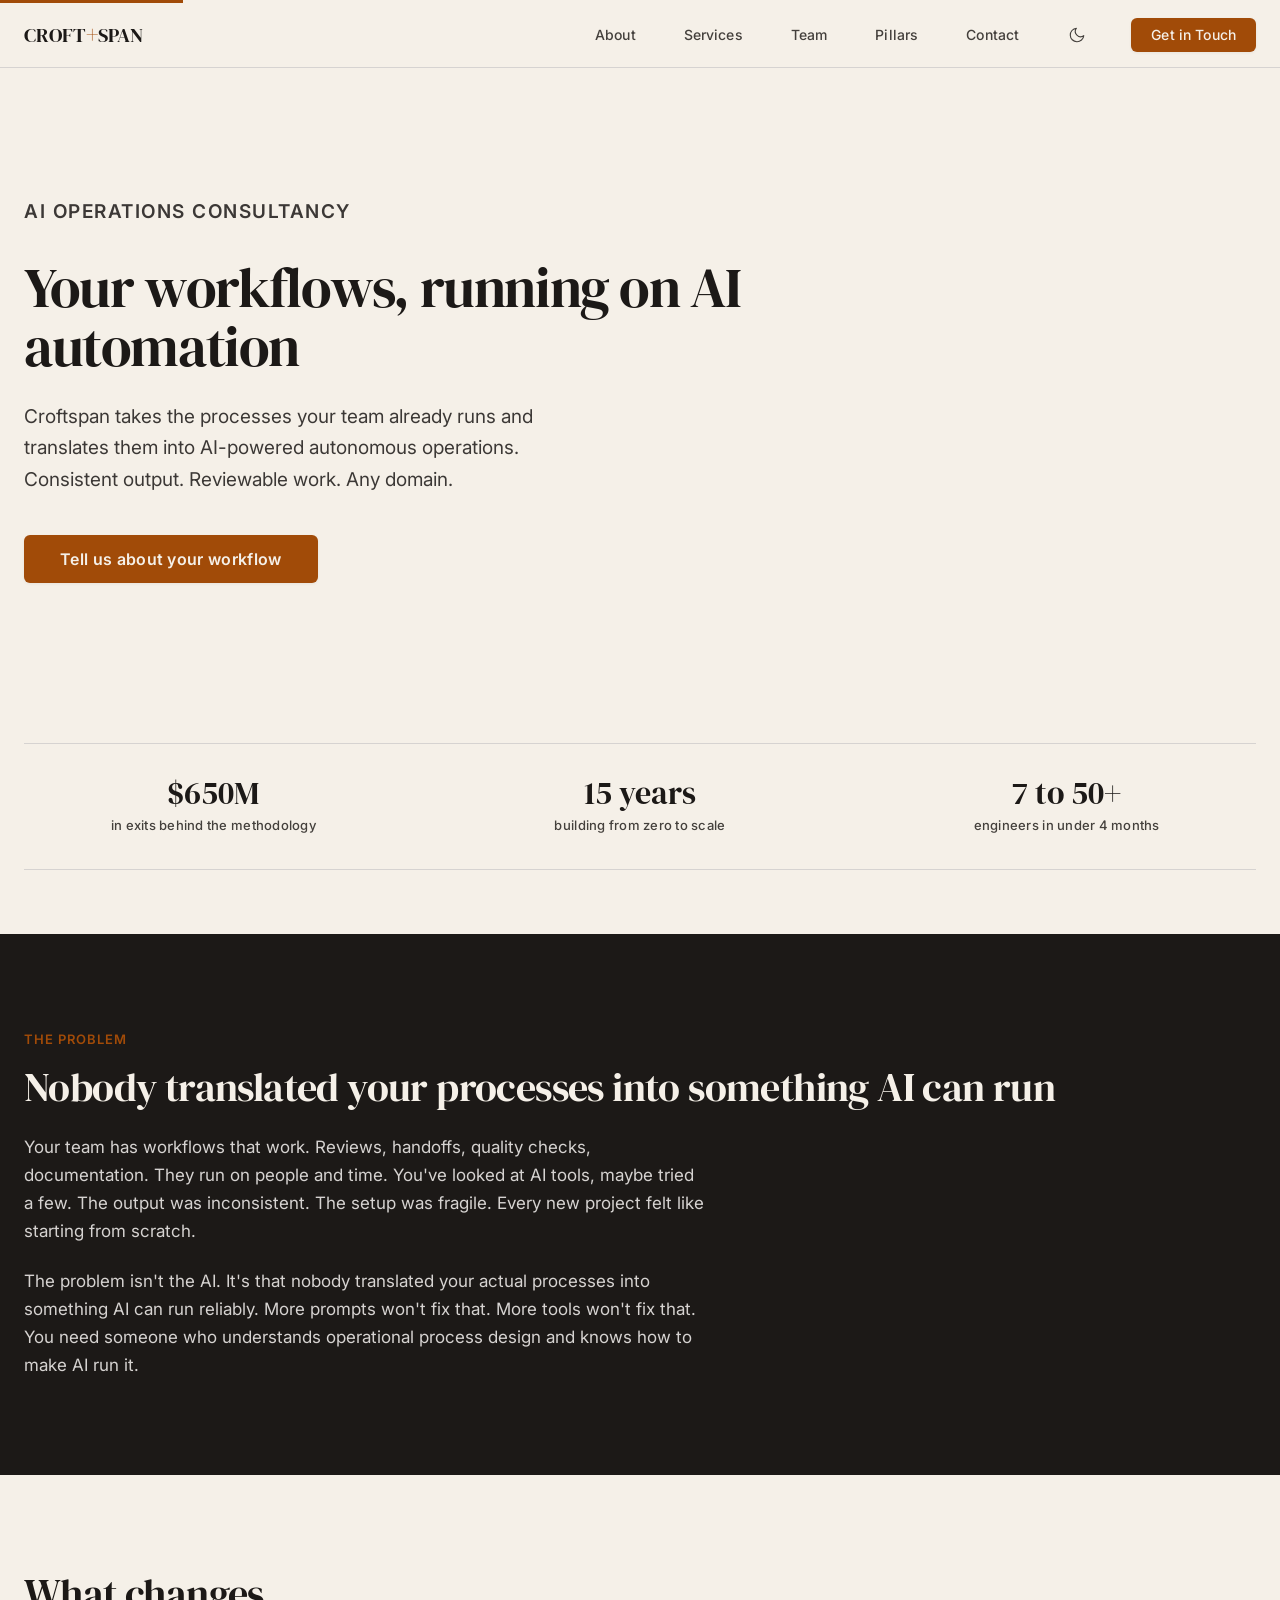
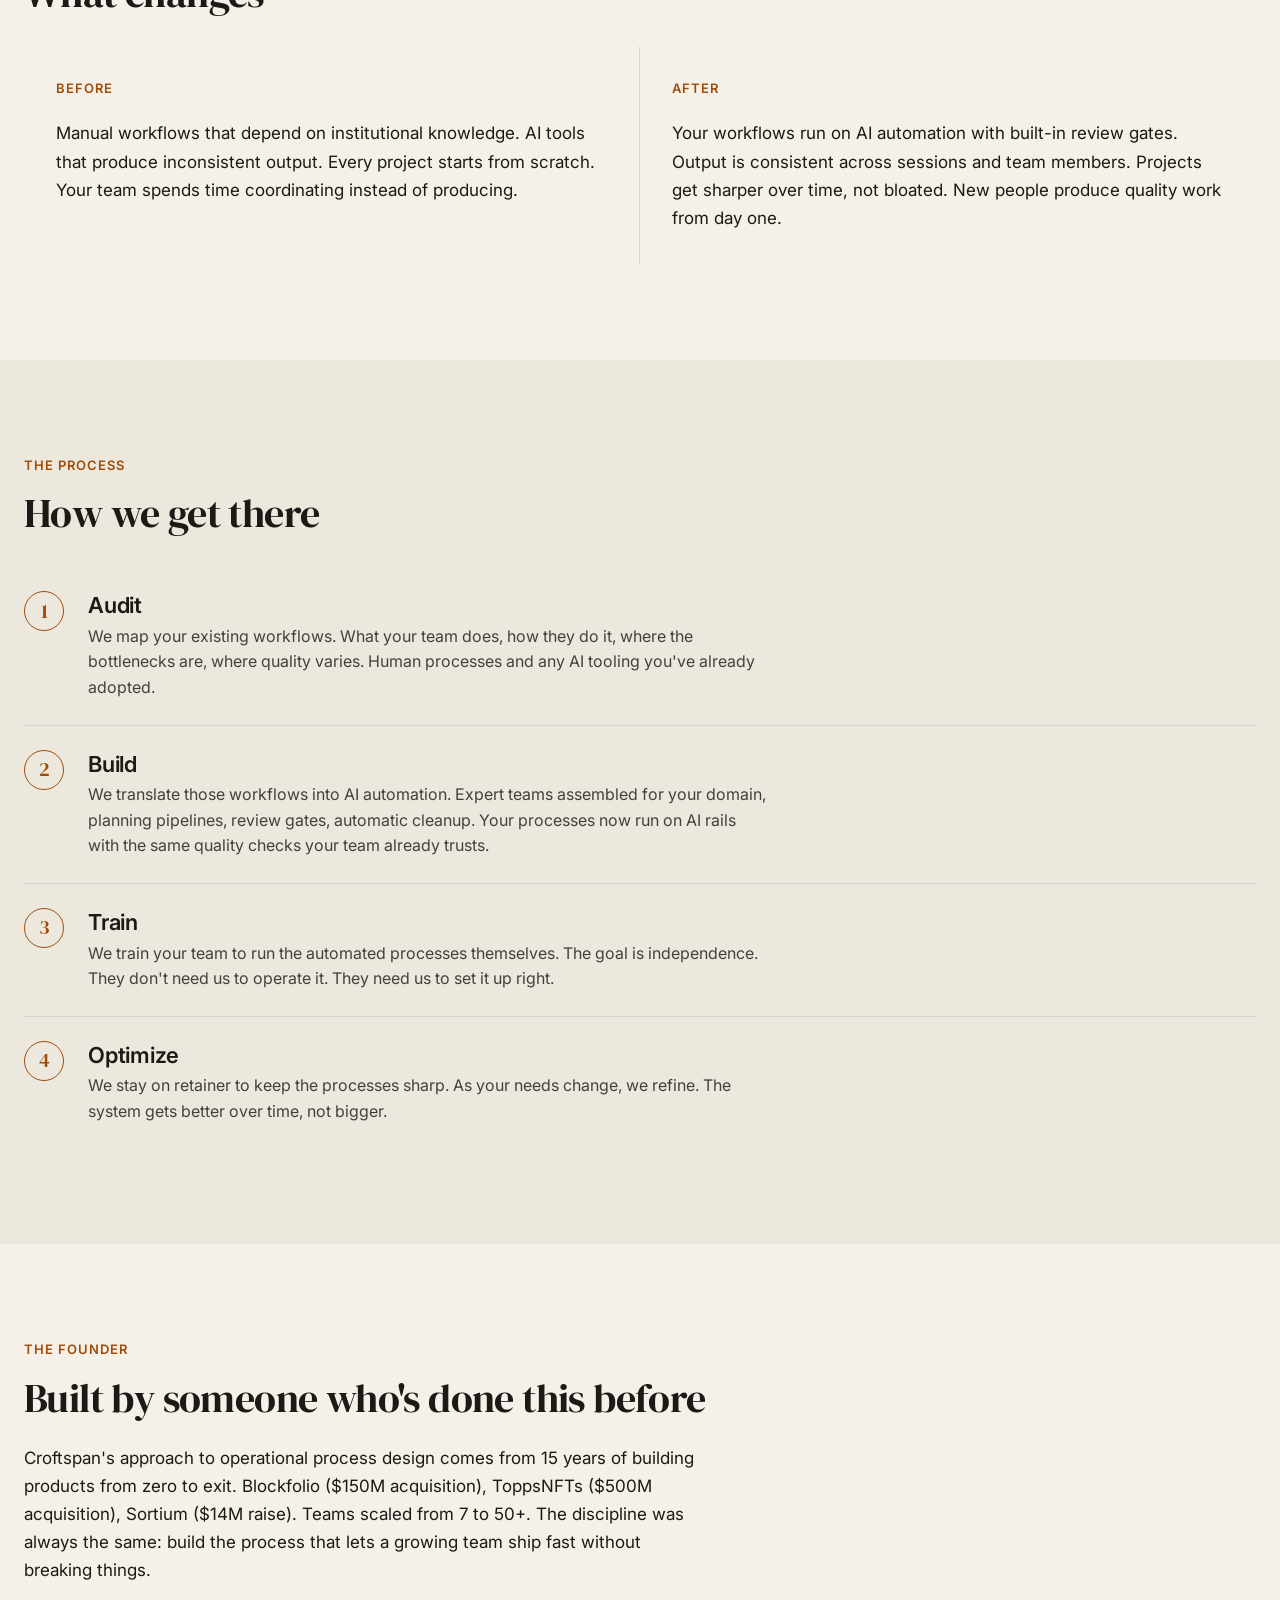
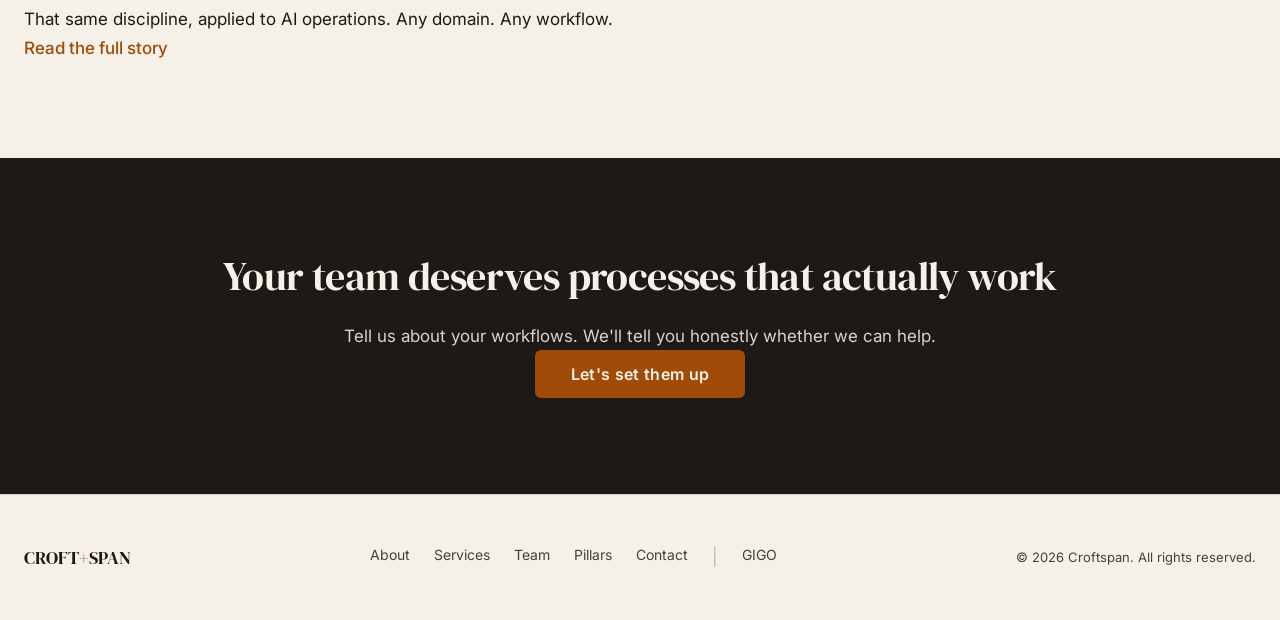
==== commit ed6be228: "Contrast and readability fixes from audit - Stone darkened #57534E -> #44403C (6.6:1 on Vellum, up f" ====
--- a/index.html
+++ b/index.html
@@ -52,7 +52,7 @@
   <!-- Hero -->
   <section class="hero">
     <div class="container">
-      <h5 class="mb-4">AI Operations Consultancy</h5>
+      <p class="section-label mb-4">AI Operations Consultancy</p>
       <h1>Your workflows, running on AI automation</h1>
       <p>Croftspan takes the processes your team already runs and translates them into AI-powered autonomous operations. Consistent output. Reviewable work. Any domain.</p>
       <a href="contact.html" class="btn btn-primary btn-lg">Tell us about your workflow</a>
@@ -82,7 +82,7 @@
   <!-- The Problem (dark section) -->
   <section class="section-dark">
     <div class="container">
-      <h5 class="mb-4">The problem</h5>
+      <p class="section-label mb-4">The problem</p>
       <h2 class="mb-6">Nobody translated your processes into something AI can run</h2>
       <p>Your team has workflows that work. Reviews, handoffs, quality checks, documentation. They run on people and time. You've looked at AI tools, maybe tried a few. The output was inconsistent. The setup was fragile. Every new project felt like starting from scratch.</p>
       <p>The problem isn't the AI. It's that nobody translated your actual processes into something AI can run reliably. More prompts won't fix that. More tools won't fix that. You need someone who understands operational process design and knows how to make AI run it.</p>
@@ -95,11 +95,11 @@
       <h2 class="mb-8">What changes</h2>
       <div class="comparison">
         <div class="comparison-col">
-          <h5 class="mb-4">Before</h5>
+          <p class="section-label mb-4">Before</p>
           <p>Manual workflows that depend on institutional knowledge. AI tools that produce inconsistent output. Every project starts from scratch. Your team spends time coordinating instead of producing.</p>
         </div>
         <div class="comparison-col">
-          <h5 class="mb-4">After</h5>
+          <p class="section-label mb-4">After</p>
           <p>Your workflows run on AI automation with built-in review gates. Output is consistent across sessions and team members. Projects get sharper over time, not bloated. New people produce quality work from day one.</p>
         </div>
       </div>
@@ -109,7 +109,7 @@
   <!-- How It Works (alt background) -->
   <section class="section-alt section">
     <div class="container">
-      <h5 class="mb-4">The process</h5>
+      <p class="section-label mb-4">The process</p>
       <h2 class="mb-8">How we get there</h2>
       <div class="step">
         <div class="step-number">1</div>
@@ -145,7 +145,7 @@
   <!-- The Track Record -->
   <section class="section">
     <div class="container">
-      <h5 class="mb-4">The founder</h5>
+      <p class="section-label mb-4">The founder</p>
       <h2 class="mb-6">Built by someone who's done this before</h2>
       <p>Croftspan's approach to operational process design comes from 15 years of building products from zero to exit. Blockfolio ($150M acquisition), ToppsNFTs ($500M acquisition), Sortium ($14M raise). Teams scaled from 7 to 50+. The discipline was always the same: build the process that lets a growing team ship fast without breaking things.</p>
       <p>That same discipline, applied to AI operations. Any domain. Any workflow.</p>
--- a/css/style.css
+++ b/css/style.css
@@ -20,10 +20,10 @@
   --forge: #1C1917;
   --forge-90: #292524;
   --vellum: #F5F0E8;
-  --stone: #57534E;
-  --copperfield: #B45309;
-  --copperfield-hover: #9A4408;
-  --copperfield-active: #854005;
+  --stone: #44403C;
+  --copperfield: #A14B08;
+  --copperfield-hover: #8B4107;
+  --copperfield-active: #753706;
   --copperfield-glow: rgba(180, 83, 9, 0.15);
   --slate: #334155;
   --chalk: #D6D3D1;
@@ -90,19 +90,19 @@
 /* --- Dark Mode --- */
 [data-theme="dark"] {
   --bg: var(--forge);
-  --bg-alt: #1f1c1a;
+  --bg-alt: var(--forge-90);
   --text: var(--vellum);
-  --text-secondary: var(--chalk);
+  --text-secondary: #A8A29E;
   --surface: var(--forge-90);
-  --card-border: rgba(87, 83, 78, 0.2);
-  --border: rgba(87, 83, 78, 0.2);
+  --card-border: rgba(87, 83, 78, 0.25);
+  --border: rgba(87, 83, 78, 0.25);
   --nav-bg: rgba(28, 25, 23, 0.95);
   --shadow-sm: 0 1px 3px rgba(0, 0, 0, 0.15);
   --shadow: 0 4px 12px rgba(0, 0, 0, 0.25);
   --shadow-lg: 0 8px 24px rgba(0, 0, 0, 0.35);
   --pillar-bg: var(--forge-90);
   --pillar-text: var(--vellum);
-  --pillar-sub: var(--chalk);
+  --pillar-sub: #A8A29E;
   --pillar-border: rgba(87, 83, 78, 0.4);
   --invert-bg: var(--vellum);
   --invert-text: var(--forge);
@@ -112,17 +112,18 @@
 @media (prefers-color-scheme: dark) {
   :root:not([data-theme="light"]) {
     --bg: var(--forge);
-    --bg-alt: #1f1c1a;
+    --bg-alt: var(--forge-90);
     --text: var(--vellum);
-    --text-secondary: var(--chalk);
+    --text-secondary: #A8A29E;
     --surface: var(--forge-90);
-    --card-border: rgba(87, 83, 78, 0.2);
-    --border: rgba(87, 83, 78, 0.2);
+    --card-border: rgba(87, 83, 78, 0.25);
+    --border: rgba(87, 83, 78, 0.25);
     --nav-bg: rgba(28, 25, 23, 0.95);
     --shadow-sm: 0 1px 3px rgba(0, 0, 0, 0.15);
     --shadow: 0 4px 12px rgba(0, 0, 0, 0.25);
     --shadow-lg: 0 8px 24px rgba(0, 0, 0, 0.35);
     --pillar-bg: var(--forge-90);
+    --pillar-sub: #A8A29E;
     --pillar-border: rgba(87, 83, 78, 0.4);
     --invert-bg: var(--vellum);
     --invert-text: var(--forge);
@@ -198,6 +199,17 @@
   font-weight: 600;
   line-height: 1.5;
   letter-spacing: 0.05em;
+  color: var(--copperfield);
+}
+.section-label {
+  font-size: 13px;
+  font-weight: 600;
+  line-height: 1.5;
+  letter-spacing: 0.08em;
+  text-transform: uppercase;
+  color: var(--copperfield);
+}
+.section-dark .section-label {
   color: var(--copperfield);
 }
 .label {
@@ -517,7 +529,8 @@
 .hero p {
   font-size: 19px;
   line-height: 1.65;
-  color: var(--text-secondary);
+  color: var(--text);
+  opacity: 0.85;
   margin-bottom: var(--space-8);
   max-width: 560px;
 }
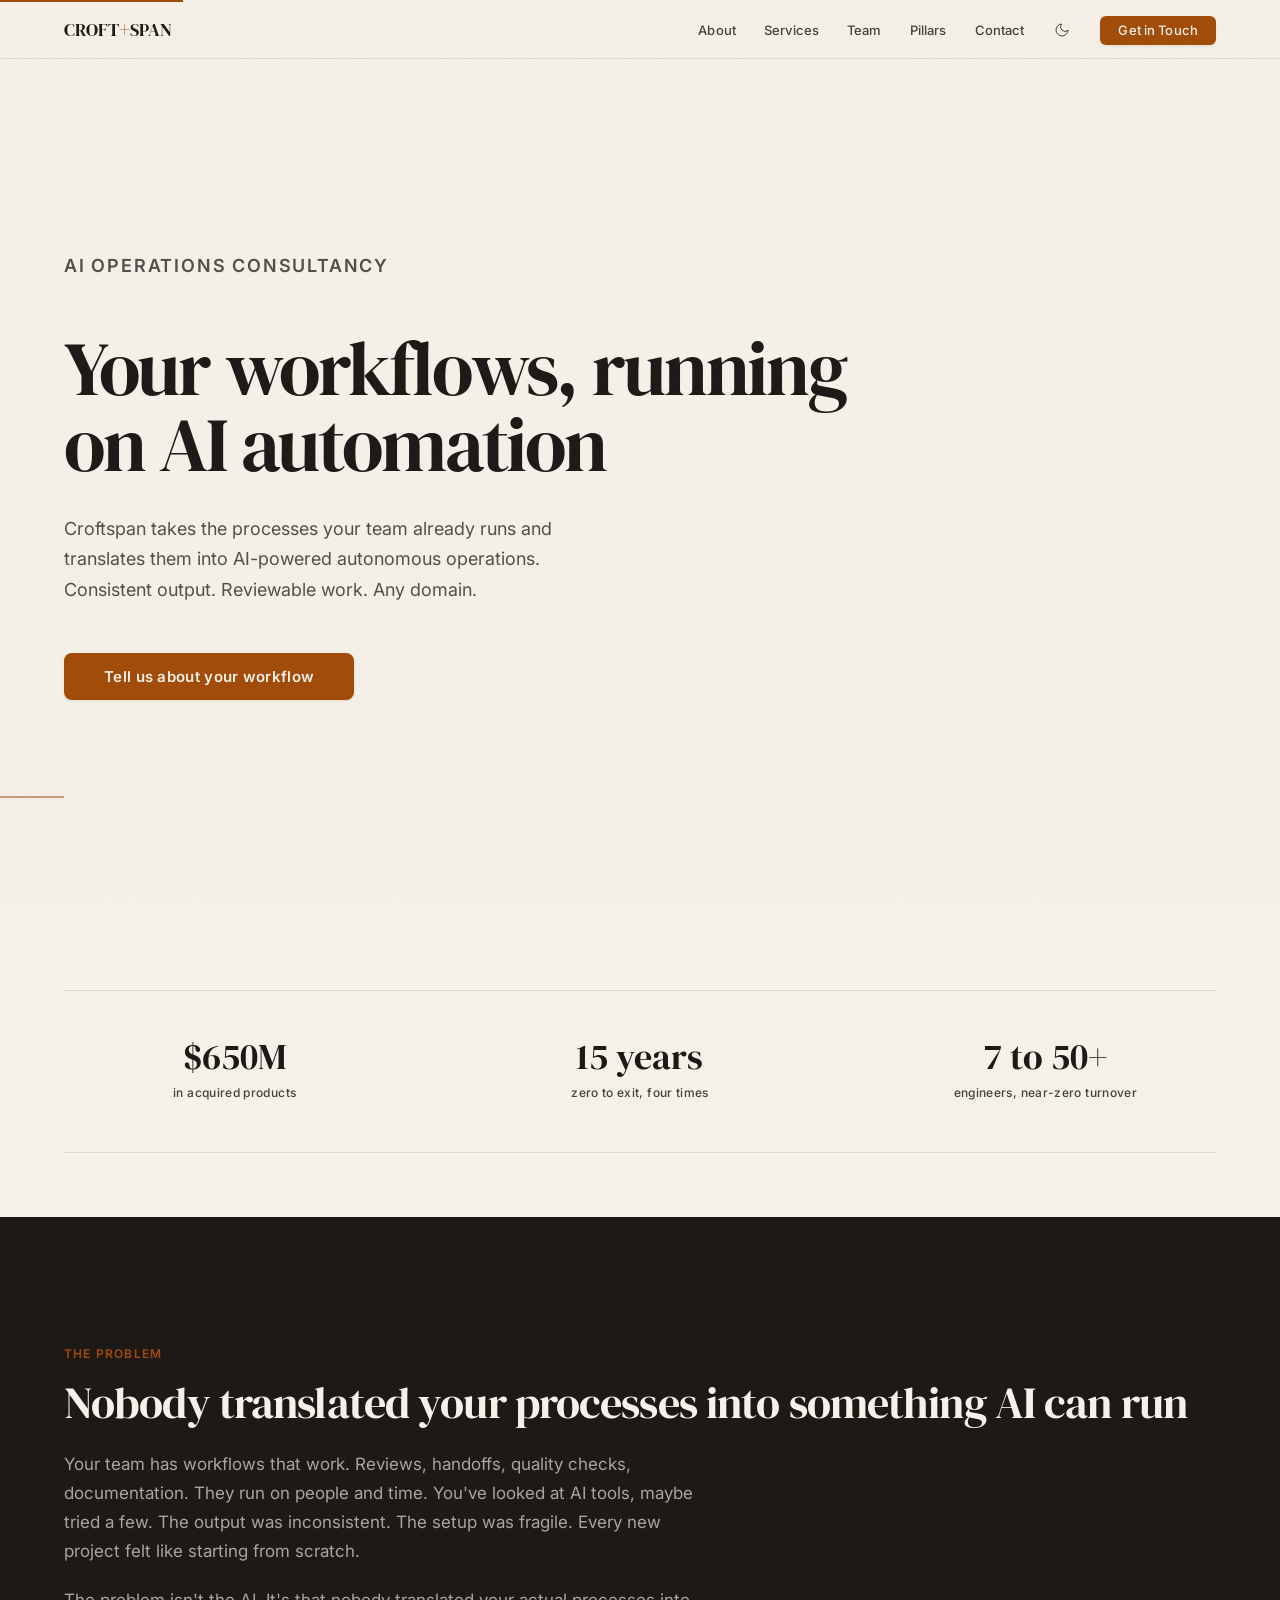
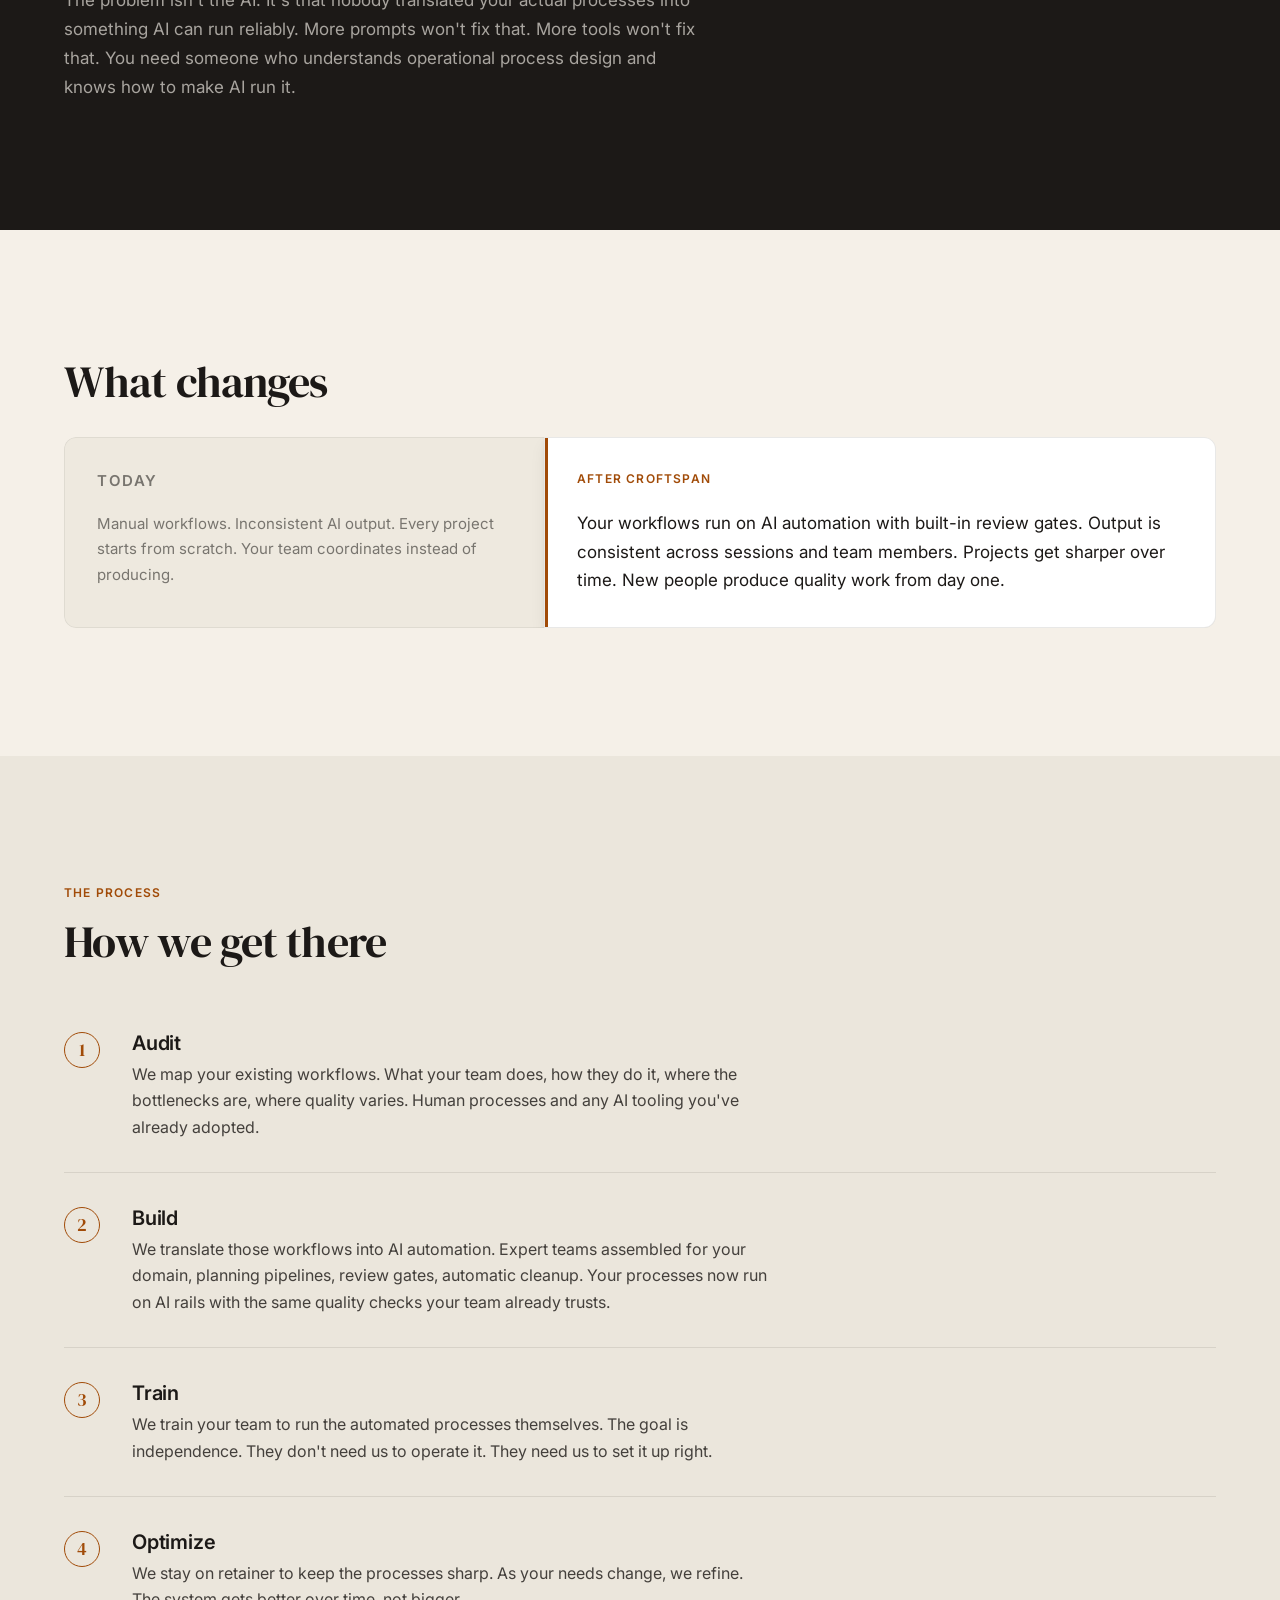
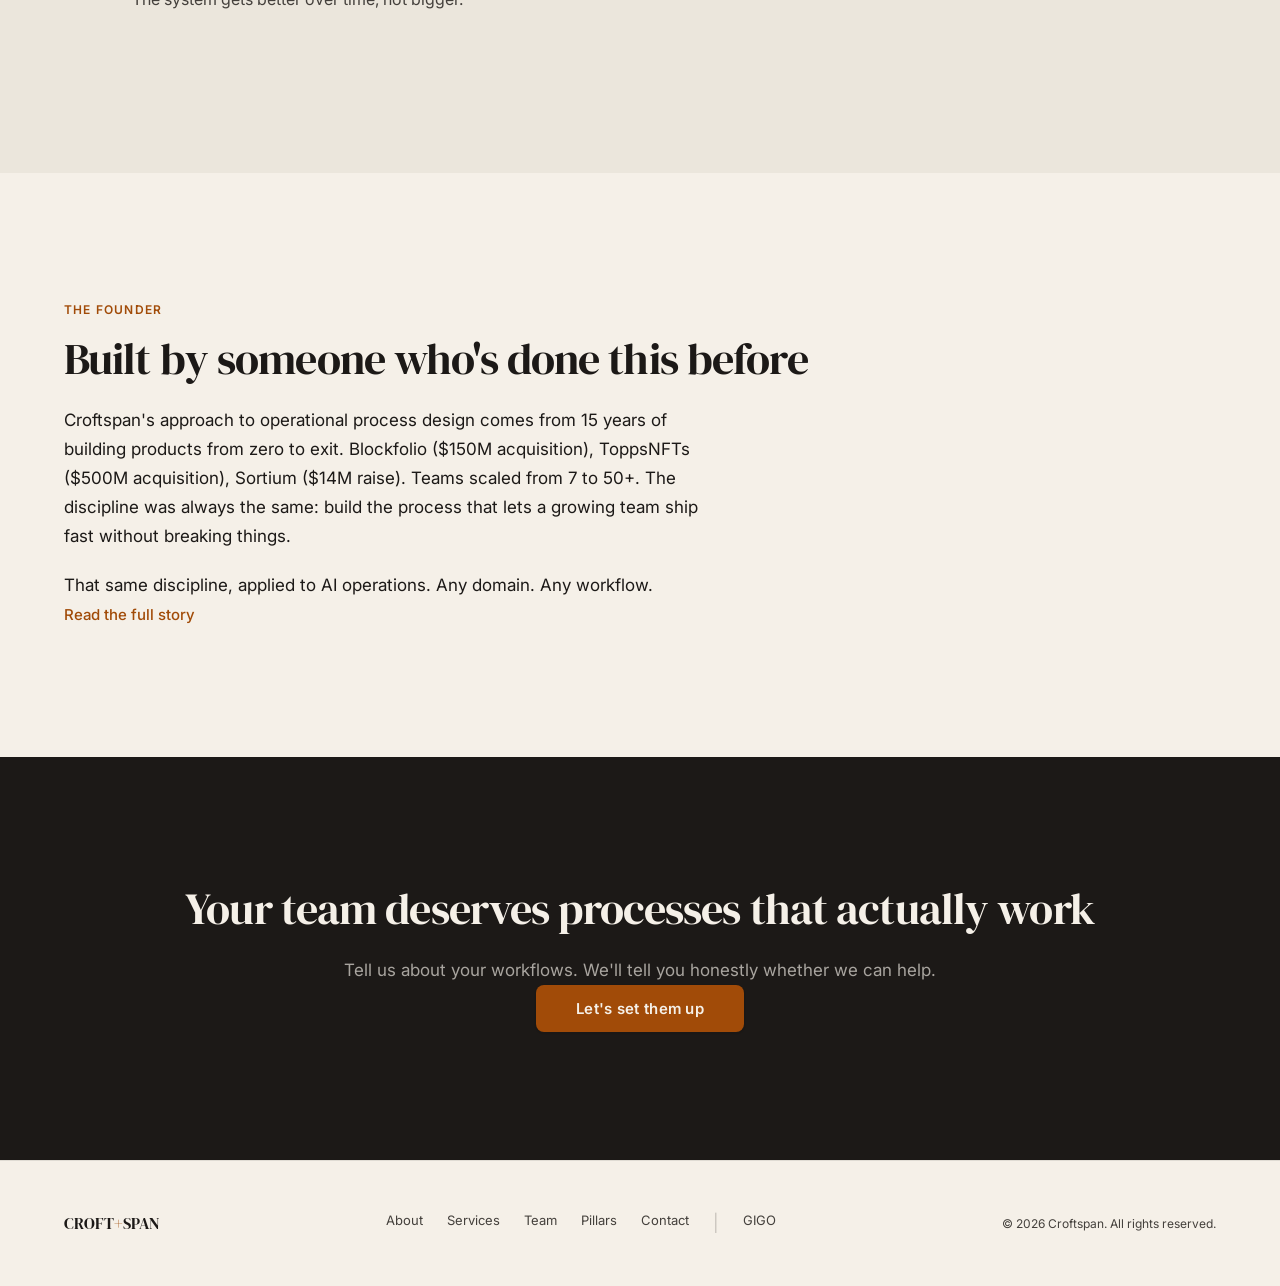
==== commit f02d9c7e: "Before/After sells the transformation, credentials sharpened Comparison section: "Today" side narrow" ====
--- a/index.html
+++ b/index.html
@@ -65,15 +65,15 @@
       <div class="credential-bar">
         <div class="credential-item">
           <div class="credential-value">$650M</div>
-          <div class="credential-label">in exits behind the methodology</div>
+          <div class="credential-label">in acquired products</div>
         </div>
         <div class="credential-item">
           <div class="credential-value">15 years</div>
-          <div class="credential-label">building from zero to scale</div>
+          <div class="credential-label">zero to exit, four times</div>
         </div>
         <div class="credential-item">
           <div class="credential-value">7 to 50+</div>
-          <div class="credential-label">engineers in under 4 months</div>
+          <div class="credential-label">engineers, near-zero turnover</div>
         </div>
       </div>
     </div>
@@ -89,18 +89,18 @@
     </div>
   </section>
 
-  <!-- What Changes (comparison) -->
+  <!-- What Changes -->
   <section class="section">
     <div class="container">
       <h2 class="mb-8">What changes</h2>
       <div class="comparison">
-        <div class="comparison-col">
-          <p class="section-label mb-4">Before</p>
-          <p>Manual workflows that depend on institutional knowledge. AI tools that produce inconsistent output. Every project starts from scratch. Your team spends time coordinating instead of producing.</p>
+        <div class="comparison-col comparison-before">
+          <p class="section-label mb-4">Today</p>
+          <p>Manual workflows. Inconsistent AI output. Every project starts from scratch. Your team coordinates instead of producing.</p>
         </div>
-        <div class="comparison-col">
-          <p class="section-label mb-4">After</p>
-          <p>Your workflows run on AI automation with built-in review gates. Output is consistent across sessions and team members. Projects get sharper over time, not bloated. New people produce quality work from day one.</p>
+        <div class="comparison-col comparison-after">
+          <p class="section-label mb-4">After Croftspan</p>
+          <p>Your workflows run on AI automation with built-in review gates. Output is consistent across sessions and team members. Projects get sharper over time. New people produce quality work from day one.</p>
         </div>
       </div>
     </div>
--- a/css/style.css
+++ b/css/style.css
@@ -1,6 +1,7 @@
 /* ============================================
    Croftspan — Design System
-   Arrange + Colorize + Typeset + Delight + Polish
+   OVERDRIVE: Spatial confidence. Typographic drama.
+   Material warmth. One moment per viewport.
    ============================================ */
 
 /* --- Reset --- */
@@ -16,7 +17,6 @@
 
 /* --- Custom Properties --- */
 :root {
-  /* Colors */
   --forge: #1C1917;
   --forge-90: #292524;
   --vellum: #F5F0E8;
@@ -24,18 +24,16 @@
   --copperfield: #A14B08;
   --copperfield-hover: #8B4107;
   --copperfield-active: #753706;
-  --copperfield-glow: rgba(180, 83, 9, 0.15);
+  --copperfield-glow: rgba(161, 75, 8, 0.15);
   --slate: #334155;
   --chalk: #D6D3D1;
   --survey-red: #DC2626;
   --lichen: #16A34A;
 
-  /* Typography */
   --font-heading: 'DM Serif Display', Georgia, 'Times New Roman', serif;
   --font-body: 'Inter', -apple-system, BlinkMacSystemFont, 'Segoe UI', sans-serif;
   --font-mono: 'JetBrains Mono', 'SF Mono', 'Fira Code', 'Courier New', monospace;
 
-  /* Spacing (base-4) */
   --space-1: 4px;
   --space-2: 8px;
   --space-3: 12px;
@@ -46,64 +44,63 @@
   --space-16: 64px;
   --space-24: 96px;
   --space-32: 128px;
-
-  /* Layout */
-  --max-width: 1280px;
-  --content-width: 680px;
+  --space-48: 192px;
+
+  --max-width: 1200px;
+  --content-width: 640px;
   --side-padding: 24px;
   --column-gap: 24px;
 
-  /* Radius */
   --radius-sm: 4px;
   --radius: 6px;
   --radius-lg: 8px;
-
-  /* Transitions */
+  --radius-xl: 12px;
+
   --transition-fast: 100ms linear;
   --transition: 150ms ease-out;
   --transition-slow: 200ms ease-out;
-  --transition-lift: 250ms cubic-bezier(0.2, 0, 0, 1);
-}
-
-/* --- Light Mode (default) --- */
+  --transition-lift: 300ms cubic-bezier(0.2, 0, 0, 1);
+}
+
+/* --- Light Mode --- */
 :root, [data-theme="light"] {
   --bg: var(--vellum);
-  --bg-alt: #EDE8DE;
+  --bg-alt: #EBE6DC;
   --text: var(--forge);
   --text-secondary: var(--stone);
   --surface: #FFFFFF;
-  --card-border: var(--chalk);
-  --border: var(--chalk);
-  --nav-bg: rgba(245, 240, 232, 0.95);
-  --shadow-sm: 0 1px 3px rgba(28, 25, 23, 0.06);
-  --shadow: 0 4px 12px rgba(28, 25, 23, 0.08);
-  --shadow-lg: 0 8px 24px rgba(28, 25, 23, 0.12);
+  --card-border: rgba(68, 64, 60, 0.12);
+  --border: rgba(68, 64, 60, 0.12);
+  --nav-bg: rgba(245, 240, 232, 0.92);
+  --shadow-sm: 0 1px 2px rgba(28, 25, 23, 0.04), 0 1px 3px rgba(28, 25, 23, 0.06);
+  --shadow: 0 2px 4px rgba(28, 25, 23, 0.04), 0 8px 16px rgba(28, 25, 23, 0.06);
+  --shadow-lg: 0 4px 8px rgba(28, 25, 23, 0.04), 0 16px 32px rgba(28, 25, 23, 0.08);
   --pillar-bg: var(--forge);
   --pillar-text: var(--vellum);
-  --pillar-sub: var(--chalk);
-  --pillar-border: rgba(87, 83, 78, 0.3);
+  --pillar-sub: rgba(245, 240, 232, 0.7);
+  --pillar-border: transparent;
   --invert-bg: var(--forge);
   --invert-text: var(--vellum);
-  --invert-text-secondary: var(--chalk);
+  --invert-text-secondary: rgba(245, 240, 232, 0.65);
 }
 
 /* --- Dark Mode --- */
 [data-theme="dark"] {
   --bg: var(--forge);
-  --bg-alt: var(--forge-90);
+  --bg-alt: #151311;
   --text: var(--vellum);
   --text-secondary: #A8A29E;
   --surface: var(--forge-90);
-  --card-border: rgba(87, 83, 78, 0.25);
-  --border: rgba(87, 83, 78, 0.25);
-  --nav-bg: rgba(28, 25, 23, 0.95);
-  --shadow-sm: 0 1px 3px rgba(0, 0, 0, 0.15);
-  --shadow: 0 4px 12px rgba(0, 0, 0, 0.25);
-  --shadow-lg: 0 8px 24px rgba(0, 0, 0, 0.35);
+  --card-border: rgba(168, 162, 158, 0.1);
+  --border: rgba(168, 162, 158, 0.1);
+  --nav-bg: rgba(28, 25, 23, 0.92);
+  --shadow-sm: 0 1px 2px rgba(0, 0, 0, 0.1), 0 1px 3px rgba(0, 0, 0, 0.15);
+  --shadow: 0 2px 4px rgba(0, 0, 0, 0.1), 0 8px 16px rgba(0, 0, 0, 0.2);
+  --shadow-lg: 0 4px 8px rgba(0, 0, 0, 0.1), 0 16px 32px rgba(0, 0, 0, 0.3);
   --pillar-bg: var(--forge-90);
   --pillar-text: var(--vellum);
   --pillar-sub: #A8A29E;
-  --pillar-border: rgba(87, 83, 78, 0.4);
+  --pillar-border: rgba(168, 162, 158, 0.08);
   --invert-bg: var(--vellum);
   --invert-text: var(--forge);
   --invert-text-secondary: var(--stone);
@@ -112,19 +109,19 @@
 @media (prefers-color-scheme: dark) {
   :root:not([data-theme="light"]) {
     --bg: var(--forge);
-    --bg-alt: var(--forge-90);
+    --bg-alt: #151311;
     --text: var(--vellum);
     --text-secondary: #A8A29E;
     --surface: var(--forge-90);
-    --card-border: rgba(87, 83, 78, 0.25);
-    --border: rgba(87, 83, 78, 0.25);
-    --nav-bg: rgba(28, 25, 23, 0.95);
-    --shadow-sm: 0 1px 3px rgba(0, 0, 0, 0.15);
-    --shadow: 0 4px 12px rgba(0, 0, 0, 0.25);
-    --shadow-lg: 0 8px 24px rgba(0, 0, 0, 0.35);
+    --card-border: rgba(168, 162, 158, 0.1);
+    --border: rgba(168, 162, 158, 0.1);
+    --nav-bg: rgba(28, 25, 23, 0.92);
+    --shadow-sm: 0 1px 2px rgba(0, 0, 0, 0.1), 0 1px 3px rgba(0, 0, 0, 0.15);
+    --shadow: 0 2px 4px rgba(0, 0, 0, 0.1), 0 8px 16px rgba(0, 0, 0, 0.2);
+    --shadow-lg: 0 4px 8px rgba(0, 0, 0, 0.1), 0 16px 32px rgba(0, 0, 0, 0.3);
     --pillar-bg: var(--forge-90);
     --pillar-sub: #A8A29E;
-    --pillar-border: rgba(87, 83, 78, 0.4);
+    --pillar-border: rgba(168, 162, 158, 0.08);
     --invert-bg: var(--vellum);
     --invert-text: var(--forge);
     --invert-text-secondary: var(--stone);
@@ -135,13 +132,13 @@
 :focus { outline: none; }
 :focus-visible {
   outline: 2px solid var(--copperfield);
-  outline-offset: 2px;
+  outline-offset: 3px;
   border-radius: var(--radius-sm);
 }
 
 /* --- Page load --- */
-@keyframes fadeIn {
-  from { opacity: 0; transform: translateY(4px); }
+@keyframes fadeUp {
+  from { opacity: 0; transform: translateY(8px); }
   to { opacity: 1; transform: translateY(0); }
 }
 
@@ -150,43 +147,50 @@
   font-family: var(--font-body);
   font-size: 17px;
   font-weight: 400;
-  line-height: 1.65;
+  line-height: 1.7;
   color: var(--text);
   background-color: var(--bg);
   transition: background-color var(--transition-slow), color var(--transition-slow);
-  animation: fadeIn 300ms ease-out;
-}
-
-/* --- Typography [TYPESET] --- */
+  animation: fadeUp 400ms ease-out;
+}
+
+/* Subtle paper texture */
+body::after {
+  content: '';
+  position: fixed;
+  top: 0;
+  left: 0;
+  width: 100%;
+  height: 100%;
+  pointer-events: none;
+  z-index: 9999;
+  opacity: 0.025;
+  background-image: url("data:image/svg+xml,%3Csvg viewBox='0 0 256 256' xmlns='http://www.w3.org/2000/svg'%3E%3Cfilter id='n'%3E%3CfeTurbulence type='fractalNoise' baseFrequency='0.85' numOctaves='4' stitchTiles='stitch'/%3E%3C/filter%3E%3Crect width='100%25' height='100%25' filter='url(%23n)'/%3E%3C/svg%3E");
+}
+
+/* --- Typography --- */
 h1, h2 { font-family: var(--font-heading); font-weight: 400; color: var(--text); }
-h3, h4, h5 { font-family: var(--font-body); font-weight: 600; color: var(--text); }
+h3, h4 { font-family: var(--font-body); font-weight: 600; color: var(--text); }
 
 h1 {
-  font-size: 56px;
-  line-height: 1.05;
-  letter-spacing: -0.025em;
+  font-size: 76px;
+  line-height: 1.0;
+  letter-spacing: -0.03em;
 }
 h2 {
-  font-size: 40px;
-  line-height: 1.1;
-  letter-spacing: -0.015em;
+  font-size: 44px;
+  line-height: 1.08;
+  letter-spacing: -0.02em;
 }
 h3 {
-  font-size: 22px;
-  line-height: 1.3;
+  font-size: 20px;
+  line-height: 1.35;
   letter-spacing: -0.01em;
 }
 h4 {
-  font-size: 18px;
-  line-height: 1.35;
+  font-size: 17px;
+  line-height: 1.4;
   letter-spacing: -0.005em;
-}
-h5 {
-  font-size: 14px;
-  line-height: 1.4;
-  letter-spacing: 0.06em;
-  text-transform: uppercase;
-  color: var(--text-secondary);
 }
 
 .text-small {
@@ -202,16 +206,14 @@
   color: var(--copperfield);
 }
 .section-label {
-  font-size: 13px;
+  font-size: 12px;
   font-weight: 600;
   line-height: 1.5;
-  letter-spacing: 0.08em;
+  letter-spacing: 0.1em;
   text-transform: uppercase;
   color: var(--copperfield);
 }
-.section-dark .section-label {
-  color: var(--copperfield);
-}
+.section-dark .section-label { color: var(--copperfield); }
 .label {
   font-size: 13px;
   font-weight: 500;
@@ -225,37 +227,36 @@
 }
 
 p { max-width: var(--content-width); }
-p + p { margin-top: 1.25em; }
-
-/* --- Layout [ARRANGE] --- */
+p + p { margin-top: 1.2em; }
+
+/* --- Layout --- */
 .container {
   max-width: var(--max-width);
   margin: 0 auto;
   padding: 0 var(--side-padding);
 }
 .section {
-  padding: var(--space-24) 0;
+  padding: var(--space-32) 0;
 }
 .section-sm {
   padding: var(--space-16) 0;
 }
 
-/* Inverted (dark) sections */
+/* Inverted sections */
 .section-dark {
   background: var(--invert-bg);
   color: var(--invert-text);
-  padding: var(--space-24) 0;
+  padding: var(--space-32) 0;
 }
 .section-dark h2,
 .section-dark h3,
 .section-dark h4 { color: var(--invert-text); }
 .section-dark p { color: var(--invert-text-secondary); }
-.section-dark .caption { color: var(--copperfield); }
 .section-dark .step-number { color: var(--copperfield); border-color: var(--copperfield); }
 .section-dark .step-content p { color: var(--invert-text-secondary); }
-.section-dark hr { border-color: rgba(214, 211, 209, 0.15); }
-
-/* Alternate background sections */
+.section-dark .step { border-color: rgba(245, 240, 232, 0.1); }
+
+/* Alt background */
 .section-alt {
   background: var(--bg-alt);
 }
@@ -263,7 +264,7 @@
 /* --- Grid --- */
 .grid {
   display: grid;
-  gap: var(--column-gap);
+  gap: var(--space-6);
 }
 .grid-2 { grid-template-columns: repeat(2, 1fr); }
 .grid-3 { grid-template-columns: repeat(3, 1fr); }
@@ -275,8 +276,8 @@
   top: 0;
   z-index: 100;
   background: var(--nav-bg);
-  backdrop-filter: blur(12px);
-  -webkit-backdrop-filter: blur(12px);
+  backdrop-filter: blur(16px) saturate(1.2);
+  -webkit-backdrop-filter: blur(16px) saturate(1.2);
   border-bottom: 1px solid var(--border);
   transition: background-color var(--transition-slow);
 }
@@ -287,30 +288,29 @@
   display: flex;
   align-items: center;
   justify-content: space-between;
-  height: 64px;
+  height: 56px;
 }
 .nav-logo {
   font-family: var(--font-heading);
-  font-size: 20px;
+  font-size: 18px;
   color: var(--text);
   text-decoration: none;
   display: flex;
   align-items: center;
-  gap: 0;
   transition: opacity var(--transition);
 }
-.nav-logo:hover { opacity: 0.8; }
+.nav-logo:hover { opacity: 0.7; }
 .nav-logo .plus {
   color: var(--copperfield);
-  font-size: 23px;
+  font-size: 21px;
 }
 .nav-links {
   display: flex;
   align-items: center;
-  gap: var(--space-6);
+  gap: var(--space-1);
 }
 .nav-links a {
-  font-size: 14px;
+  font-size: 13px;
   font-weight: 500;
   letter-spacing: 0.01em;
   color: var(--text-secondary);
@@ -323,16 +323,14 @@
   color: var(--text);
 }
 .nav-links a.nav-cta {
-  margin-left: var(--space-2);
+  margin-left: var(--space-3);
   color: var(--vellum);
-  padding: 10px 20px;
-  font-size: 14px;
-}
-.nav-links a.nav-cta:hover {
-  color: var(--vellum);
-}
-
-/* Mobile nav toggle */
+  padding: 8px 18px;
+  font-size: 13px;
+}
+.nav-links a.nav-cta:hover { color: var(--vellum); }
+
+/* Mobile nav */
 .nav-toggle {
   display: none;
   flex-direction: column;
@@ -345,17 +343,17 @@
 }
 .nav-toggle span {
   display: block;
-  width: 20px;
-  height: 2px;
+  width: 18px;
+  height: 1.5px;
   background: var(--text);
   border-radius: 1px;
   transition: transform var(--transition), opacity var(--transition);
 }
-.nav-toggle.open span:nth-child(1) { transform: translateY(7px) rotate(45deg); }
+.nav-toggle.open span:nth-child(1) { transform: translateY(6.5px) rotate(45deg); }
 .nav-toggle.open span:nth-child(2) { opacity: 0; }
-.nav-toggle.open span:nth-child(3) { transform: translateY(-7px) rotate(-45deg); }
-
-/* Color mode toggle */
+.nav-toggle.open span:nth-child(3) { transform: translateY(-6.5px) rotate(-45deg); }
+
+/* Theme toggle */
 .theme-toggle {
   display: flex;
   align-items: center;
@@ -367,10 +365,9 @@
   transition: color var(--transition);
 }
 .theme-toggle:hover { color: var(--text); }
-.theme-toggle svg { width: 18px; height: 18px; }
+.theme-toggle svg { width: 16px; height: 16px; }
 .theme-toggle .icon-sun,
 .theme-toggle .icon-moon { display: none; }
-
 :root:not([data-theme="dark"]) .theme-toggle .icon-moon { display: block; }
 :root:not([data-theme="dark"]) .theme-toggle .icon-sun { display: none; }
 [data-theme="dark"] .theme-toggle .icon-sun { display: block; }
@@ -380,13 +377,13 @@
   :root:not([data-theme="light"]) .theme-toggle .icon-moon { display: none; }
 }
 
-/* --- Buttons [DELIGHT] --- */
+/* --- Buttons --- */
 .btn {
   display: inline-flex;
   align-items: center;
   justify-content: center;
   font-family: var(--font-body);
-  font-size: 15px;
+  font-size: 14px;
   font-weight: 600;
   letter-spacing: 0.02em;
   line-height: 1;
@@ -414,12 +411,11 @@
 }
 .btn-secondary {
   background: transparent;
-  border: 1.5px solid var(--stone);
+  border: 1.5px solid var(--border);
   color: var(--text);
 }
 .btn-secondary:hover {
-  border-color: var(--text);
-  color: var(--text);
+  border-color: var(--text-secondary);
   transform: translateY(-1px);
 }
 .btn-secondary:active {
@@ -428,37 +424,37 @@
   transform: translateY(0);
 }
 .btn-lg {
-  padding: 16px 36px;
-  font-size: 16px;
-}
-
-/* --- Links [DELIGHT] --- */
+  padding: 16px 40px;
+  font-size: 15px;
+  border-radius: var(--radius-lg);
+}
+
+/* --- Links --- */
 .link {
   color: var(--copperfield);
   text-decoration: none;
   font-weight: 500;
+  font-size: 15px;
   transition: color var(--transition);
 }
 .link:hover {
   color: var(--copperfield-hover);
   text-decoration: underline;
-  text-underline-offset: 3px;
-}
-
-/* --- Cards [DELIGHT] --- */
+  text-underline-offset: 4px;
+}
+
+/* --- Cards --- */
 .card {
   background: var(--surface);
   border: 1px solid var(--card-border);
-  border-radius: var(--radius-lg);
-  padding: var(--space-6);
+  border-radius: var(--radius-xl);
+  padding: var(--space-8);
   transition: all var(--transition-lift);
 }
 .card:hover {
   box-shadow: var(--shadow);
-  transform: translateY(-2px);
-}
-.card-compact {
-  padding: var(--space-4);
+  transform: translateY(-3px);
+  border-color: transparent;
 }
 
 /* --- Form --- */
@@ -467,20 +463,21 @@
 }
 .form-group label {
   display: block;
-  font-size: 14px;
-  font-weight: 500;
+  font-size: 13px;
+  font-weight: 600;
+  letter-spacing: 0.02em;
   color: var(--text);
   margin-bottom: var(--space-2);
 }
 .form-input {
   width: 100%;
-  padding: 12px 16px;
+  padding: 14px 16px;
   font-size: 16px;
   font-family: var(--font-body);
   color: var(--text);
-  background: var(--surface);
-  border: 1.5px solid var(--border);
-  border-radius: var(--radius);
+  background: var(--bg);
+  border: 1px solid var(--border);
+  border-radius: var(--radius-lg);
   transition: border-color var(--transition), box-shadow var(--transition);
 }
 .form-input:focus {
@@ -497,18 +494,13 @@
   font-size: 15px;
 }
 textarea.form-input {
-  min-height: 160px;
+  min-height: 180px;
   resize: vertical;
 }
 .form-error {
   color: var(--survey-red);
   font-size: 13px;
   margin-top: var(--space-1);
-}
-.form-success {
-  color: var(--lichen);
-  font-size: 15px;
-  font-weight: 500;
 }
 
 /* --- Dividers --- */
@@ -518,29 +510,41 @@
   margin: 0;
 }
 
-/* --- Hero [ARRANGE + TYPESET] --- */
+/* --- Hero [OVERDRIVE] --- */
 .hero {
-  padding: var(--space-32) 0 var(--space-24);
+  padding: var(--space-48) 0 var(--space-32);
+  position: relative;
 }
 .hero h1 {
-  margin-bottom: var(--space-6);
-  max-width: 720px;
+  margin-bottom: var(--space-8);
+  max-width: 800px;
 }
 .hero p {
-  font-size: 19px;
-  line-height: 1.65;
+  font-size: 18px;
+  line-height: 1.7;
   color: var(--text);
-  opacity: 0.85;
-  margin-bottom: var(--space-8);
-  max-width: 560px;
+  opacity: 0.75;
+  margin-bottom: var(--space-12);
+  max-width: 520px;
 }
 .hero .btn {
-  margin-top: var(--space-2);
+  margin-top: 0;
+}
+
+/* Copper accent line under hero */
+.hero::after {
+  content: '';
+  display: block;
+  width: 64px;
+  height: 2px;
+  background: var(--copperfield);
+  margin-top: var(--space-24);
+  opacity: 0.5;
 }
 
 /* --- Section Headers --- */
 .section-header {
-  margin-bottom: var(--space-8);
+  margin-bottom: var(--space-12);
 }
 .section-header h2 {
   margin-bottom: var(--space-3);
@@ -550,33 +554,35 @@
   font-size: 17px;
 }
 
-/* --- Steps [DELIGHT] --- */
+/* --- Steps --- */
 .step {
   display: flex;
-  gap: var(--space-6);
-  padding: var(--space-6) 0;
+  gap: var(--space-8);
+  padding: var(--space-8) 0;
   border-bottom: 1px solid var(--border);
-  transition: padding-left var(--transition);
+  transition: padding-left var(--transition-lift);
 }
 .step:last-child { border-bottom: none; }
-.step:hover { padding-left: var(--space-2); }
+.step:hover { padding-left: var(--space-3); }
 .step-number {
   flex-shrink: 0;
-  width: 40px;
-  height: 40px;
+  width: 36px;
+  height: 36px;
   display: flex;
   align-items: center;
   justify-content: center;
   font-family: var(--font-heading);
-  font-size: 20px;
+  font-size: 18px;
   color: var(--copperfield);
   border: 1.5px solid var(--copperfield);
   border-radius: 50%;
-  transition: all var(--transition);
+  transition: all var(--transition-lift);
+  margin-top: 2px;
 }
 .step:hover .step-number {
   background: var(--copperfield);
   color: var(--vellum);
+  border-color: var(--copperfield);
 }
 .step-content h3 {
   margin-bottom: var(--space-1);
@@ -584,35 +590,63 @@
 .step-content p {
   color: var(--text-secondary);
   font-size: 16px;
-  line-height: 1.6;
-}
-
-/* --- Before/After [ARRANGE] --- */
+  line-height: 1.65;
+}
+
+/* --- Comparison --- */
 .comparison {
   display: grid;
-  grid-template-columns: 1fr 1fr;
+  grid-template-columns: 5fr 7fr;
   gap: 0;
+  border-radius: var(--radius-xl);
+  overflow: hidden;
 }
 .comparison-col {
-  padding: var(--space-8);
-}
-.comparison-col:first-child {
-  border-right: 1px solid var(--border);
+  padding: var(--space-8) var(--space-8);
 }
 .comparison-col p { max-width: none; }
+.comparison-before {
+  background: var(--bg-alt);
+  border: 1px solid var(--border);
+  border-right: none;
+  border-radius: var(--radius-xl) 0 0 var(--radius-xl);
+  opacity: 0.7;
+}
+.comparison-before p {
+  color: var(--text-secondary);
+  font-size: 15px;
+}
+.comparison-after {
+  background: var(--surface);
+  border: 1px solid var(--border);
+  border-radius: 0 var(--radius-xl) var(--radius-xl) 0;
+  box-shadow: var(--shadow);
+  position: relative;
+}
+.comparison-after::before {
+  content: '';
+  position: absolute;
+  top: 0;
+  left: 0;
+  width: 3px;
+  height: 100%;
+  background: var(--copperfield);
+}
 
 /* --- Team Card --- */
 .team-card {
   text-align: center;
   padding: var(--space-6) var(--space-4);
   transition: all var(--transition-lift);
+  border-radius: var(--radius-xl);
 }
 .team-card:hover {
-  transform: translateY(-2px);
+  transform: translateY(-3px);
+  box-shadow: var(--shadow);
 }
 .team-avatar {
-  width: 56px;
-  height: 56px;
+  width: 52px;
+  height: 52px;
   border-radius: 50%;
   background: var(--copperfield);
   margin: 0 auto var(--space-3);
@@ -620,18 +654,18 @@
   align-items: center;
   justify-content: center;
   font-family: var(--font-body);
-  font-size: 14px;
+  font-size: 13px;
   font-weight: 600;
   letter-spacing: 0.02em;
   color: var(--vellum);
-  transition: transform var(--transition);
+  transition: transform var(--transition-lift);
 }
 .team-card:hover .team-avatar {
-  transform: scale(1.05);
+  transform: scale(1.08);
 }
 .team-card h4 {
   margin-bottom: 2px;
-  font-size: 16px;
+  font-size: 15px;
 }
 .team-card .caption {
   margin-bottom: 0;
@@ -639,28 +673,22 @@
   font-weight: 500;
   letter-spacing: 0.01em;
   text-transform: none;
-  font-size: 13px;
-}
-.team-card p {
-  font-size: 15px;
-  line-height: 1.6;
-  color: var(--text-secondary);
-  max-width: none;
-}
-
-/* --- Pillars [DELIGHT] --- */
+  font-size: 12px;
+}
+
+/* --- Pillars --- */
 .pillars-section {
-  padding: var(--space-16) 0 var(--space-24);
+  padding: var(--space-24) 0 var(--space-32);
 }
 .pillars-grid {
   display: grid;
   grid-template-columns: repeat(2, 1fr);
-  gap: var(--space-6);
+  gap: var(--space-4);
 }
 .pillar-card {
   background: var(--pillar-bg);
   border: 1px solid var(--pillar-border);
-  border-radius: var(--radius-lg);
+  border-radius: var(--radius-xl);
   padding: var(--space-8) var(--space-6);
   text-align: left;
   position: relative;
@@ -676,26 +704,26 @@
   position: absolute;
   top: 0;
   left: 0;
-  right: 0;
-  height: 2px;
+  width: 3px;
+  height: 100%;
   background: var(--copperfield);
   opacity: 0;
-  transition: opacity var(--transition);
+  transition: opacity var(--transition-lift);
 }
 .pillar-card:hover::before { opacity: 1; }
 .pillar-title {
   font-family: var(--font-heading);
   font-weight: 400;
-  font-size: 24px;
+  font-size: 22px;
   letter-spacing: 0;
   color: var(--pillar-text);
-  margin-bottom: var(--space-4);
+  margin-bottom: var(--space-3);
 }
 .pillar-text {
   font-family: var(--font-body);
-  font-size: 15px;
+  font-size: 14px;
   font-style: normal;
-  line-height: 1.65;
+  line-height: 1.7;
   color: var(--pillar-sub);
   max-width: none;
 }
@@ -716,7 +744,7 @@
 }
 .footer-logo {
   font-family: var(--font-heading);
-  font-size: 18px;
+  font-size: 16px;
   color: var(--text);
 }
 .footer-logo .plus { color: var(--copperfield); }
@@ -725,43 +753,39 @@
   gap: var(--space-6);
 }
 .footer-links a {
-  font-size: 14px;
+  font-size: 13px;
   color: var(--text-secondary);
   transition: color var(--transition);
 }
 .footer-links a:hover { color: var(--text); }
 .footer-copy {
-  font-size: 13px;
-  color: var(--text-secondary);
-}
-
-/* --- Copper accent bar --- */
+  font-size: 12px;
+  color: var(--text-secondary);
+}
+
+/* --- Accent bar --- */
 .accent-bar {
   display: block;
   width: 14.28%;
-  height: 3px;
+  height: 2px;
   background-color: var(--copperfield);
 }
 
-/* --- CTA Section [ARRANGE] --- */
+/* --- CTA Section --- */
 .section-cta {
   background: var(--invert-bg);
   color: var(--invert-text);
-  padding: var(--space-24) 0;
+  padding: var(--space-32) 0;
   text-align: center;
 }
 .section-cta h2 { color: var(--invert-text); }
 .section-cta p { color: var(--invert-text-secondary); margin: 0 auto; }
-.section-cta .btn-primary {
-  background: var(--copperfield);
-  color: var(--vellum);
-}
-
-/* --- Credential Bar [ARRANGE] --- */
+
+/* --- Credential Bar --- */
 .credential-bar {
   display: flex;
-  gap: var(--space-12);
-  padding: var(--space-8) 0;
+  gap: var(--space-16);
+  padding: var(--space-12) 0;
   border-top: 1px solid var(--border);
   border-bottom: 1px solid var(--border);
 }
@@ -771,16 +795,16 @@
 }
 .credential-value {
   font-family: var(--font-heading);
-  font-size: 32px;
+  font-size: 36px;
   color: var(--text);
-  line-height: 1.1;
-  margin-bottom: var(--space-1);
+  line-height: 1.0;
+  margin-bottom: var(--space-2);
 }
 .credential-label {
-  font-size: 13px;
+  font-size: 12px;
   font-weight: 500;
   color: var(--text-secondary);
-  letter-spacing: 0.02em;
+  letter-spacing: 0.03em;
 }
 
 /* --- Utility --- */
@@ -799,7 +823,7 @@
 .text-uppercase { text-transform: uppercase; letter-spacing: 0.08em; }
 .container-narrow { max-width: 640px; }
 .btn-block { width: 100%; }
-.footer-sep { color: var(--text-secondary); opacity: 0.3; }
+.footer-sep { color: var(--text-secondary); opacity: 0.25; }
 .mx-auto { margin-left: auto; margin-right: auto; }
 .text-copper { color: var(--copperfield); }
 .mb-1 { margin-bottom: var(--space-1); }
@@ -815,37 +839,50 @@
 /* --- Responsive --- */
 @media (max-width: 1024px) {
   :root { --side-padding: 48px; }
-  h1 { font-size: 44px; }
-  h2 { font-size: 34px; }
+  h1 { font-size: 56px; }
+  h2 { font-size: 36px; }
 }
 
 @media (max-width: 768px) {
   :root { --side-padding: 24px; }
-  h1 { font-size: 36px; }
-  h2 { font-size: 28px; }
-  h3 { font-size: 20px; }
-
-  .hero { padding: var(--space-16) 0 var(--space-12); }
-  .hero p { font-size: 17px; }
-  .section, .section-dark, .section-alt { padding: var(--space-16) 0; }
-  .section-cta { padding: var(--space-16) 0; }
+  h1 { font-size: 40px; }
+  h2 { font-size: 30px; }
+  h3 { font-size: 18px; }
+
+  .hero { padding: var(--space-24) 0 var(--space-16); }
+  .hero p { font-size: 16px; }
+  .hero::after { margin-top: var(--space-16); }
+  .section, .section-dark, .section-alt { padding: var(--space-24) 0; }
+  .section-cta { padding: var(--space-24) 0; }
 
   .grid-2, .grid-3, .grid-4 { grid-template-columns: 1fr; }
   .comparison { grid-template-columns: 1fr; }
-  .comparison-col:first-child { border-right: none; border-bottom: 1px solid var(--border); }
-
-  /* Mobile nav */
+  .comparison-before {
+    border-right: 1px solid var(--border);
+    border-bottom: none;
+    border-radius: var(--radius-xl) var(--radius-xl) 0 0;
+  }
+  .comparison-after {
+    border-radius: 0 0 var(--radius-xl) var(--radius-xl);
+  }
+  .comparison-after::before {
+    top: 0;
+    left: 0;
+    width: 100%;
+    height: 3px;
+  }
+
   .nav-toggle { display: flex; }
   .nav-links {
     display: none;
     position: absolute;
-    top: 64px;
+    top: 56px;
     left: 0;
     right: 0;
     flex-direction: column;
     background: var(--nav-bg);
-    backdrop-filter: blur(12px);
-    -webkit-backdrop-filter: blur(12px);
+    backdrop-filter: blur(16px);
+    -webkit-backdrop-filter: blur(16px);
     border-bottom: 1px solid var(--border);
     padding: var(--space-4) var(--side-padding);
     gap: 0;
@@ -860,7 +897,6 @@
   }
   .nav-cta { margin-left: 0; margin-top: var(--space-2); }
 
-  /* Footer */
   .footer-inner {
     flex-direction: column;
     gap: var(--space-6);
@@ -871,17 +907,11 @@
   .step { flex-direction: column; gap: var(--space-3); }
   .step:hover { padding-left: 0; }
 
-  .credential-bar { flex-direction: column; gap: var(--space-6); }
-
+  .credential-bar { flex-direction: column; gap: var(--space-8); }
   .pillars-grid { grid-template-columns: 1fr; }
 }
 
 @media (max-width: 480px) {
-  .btn-lg { padding: 14px 24px; font-size: 15px; }
-}
-
-@media (max-width: 768px) {
-  .pillars-grid {
-    grid-template-columns: 1fr;
-  }
-}
+  h1 { font-size: 34px; }
+  .btn-lg { padding: 14px 28px; font-size: 14px; }
+}
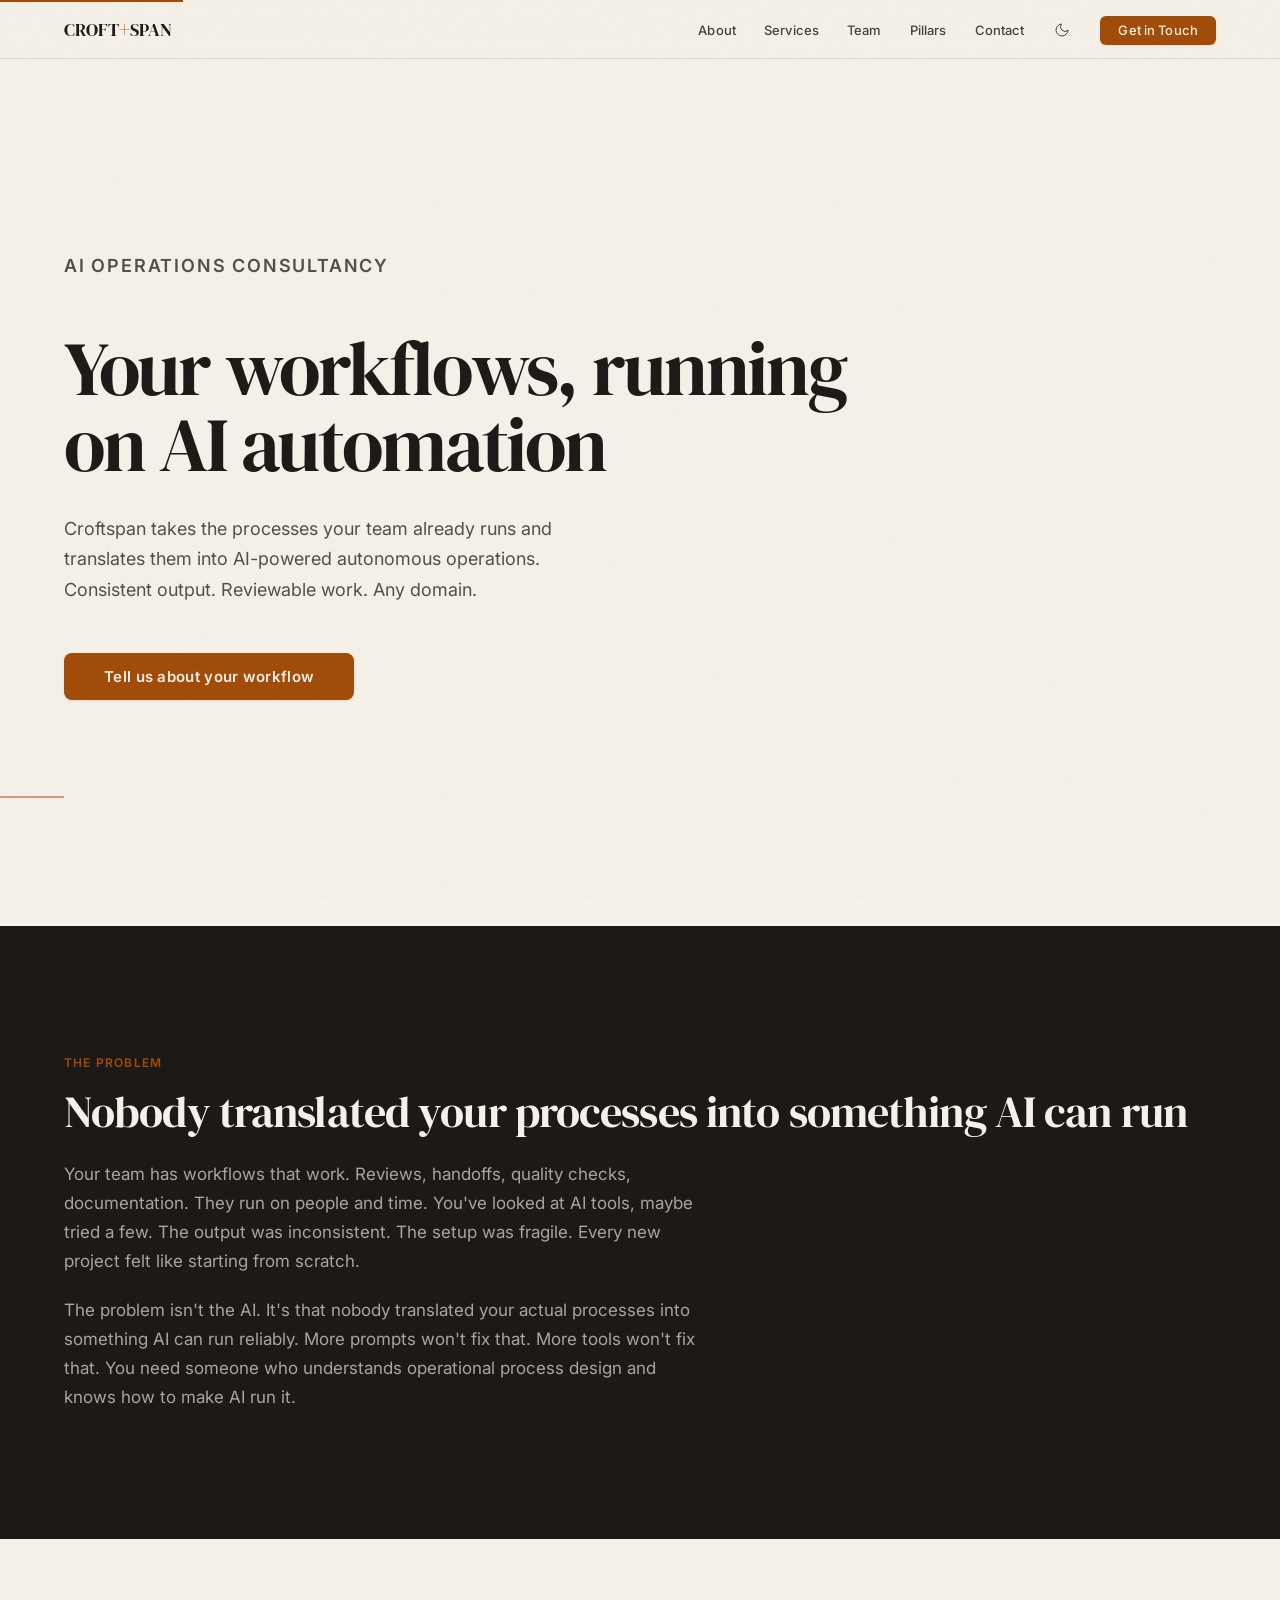
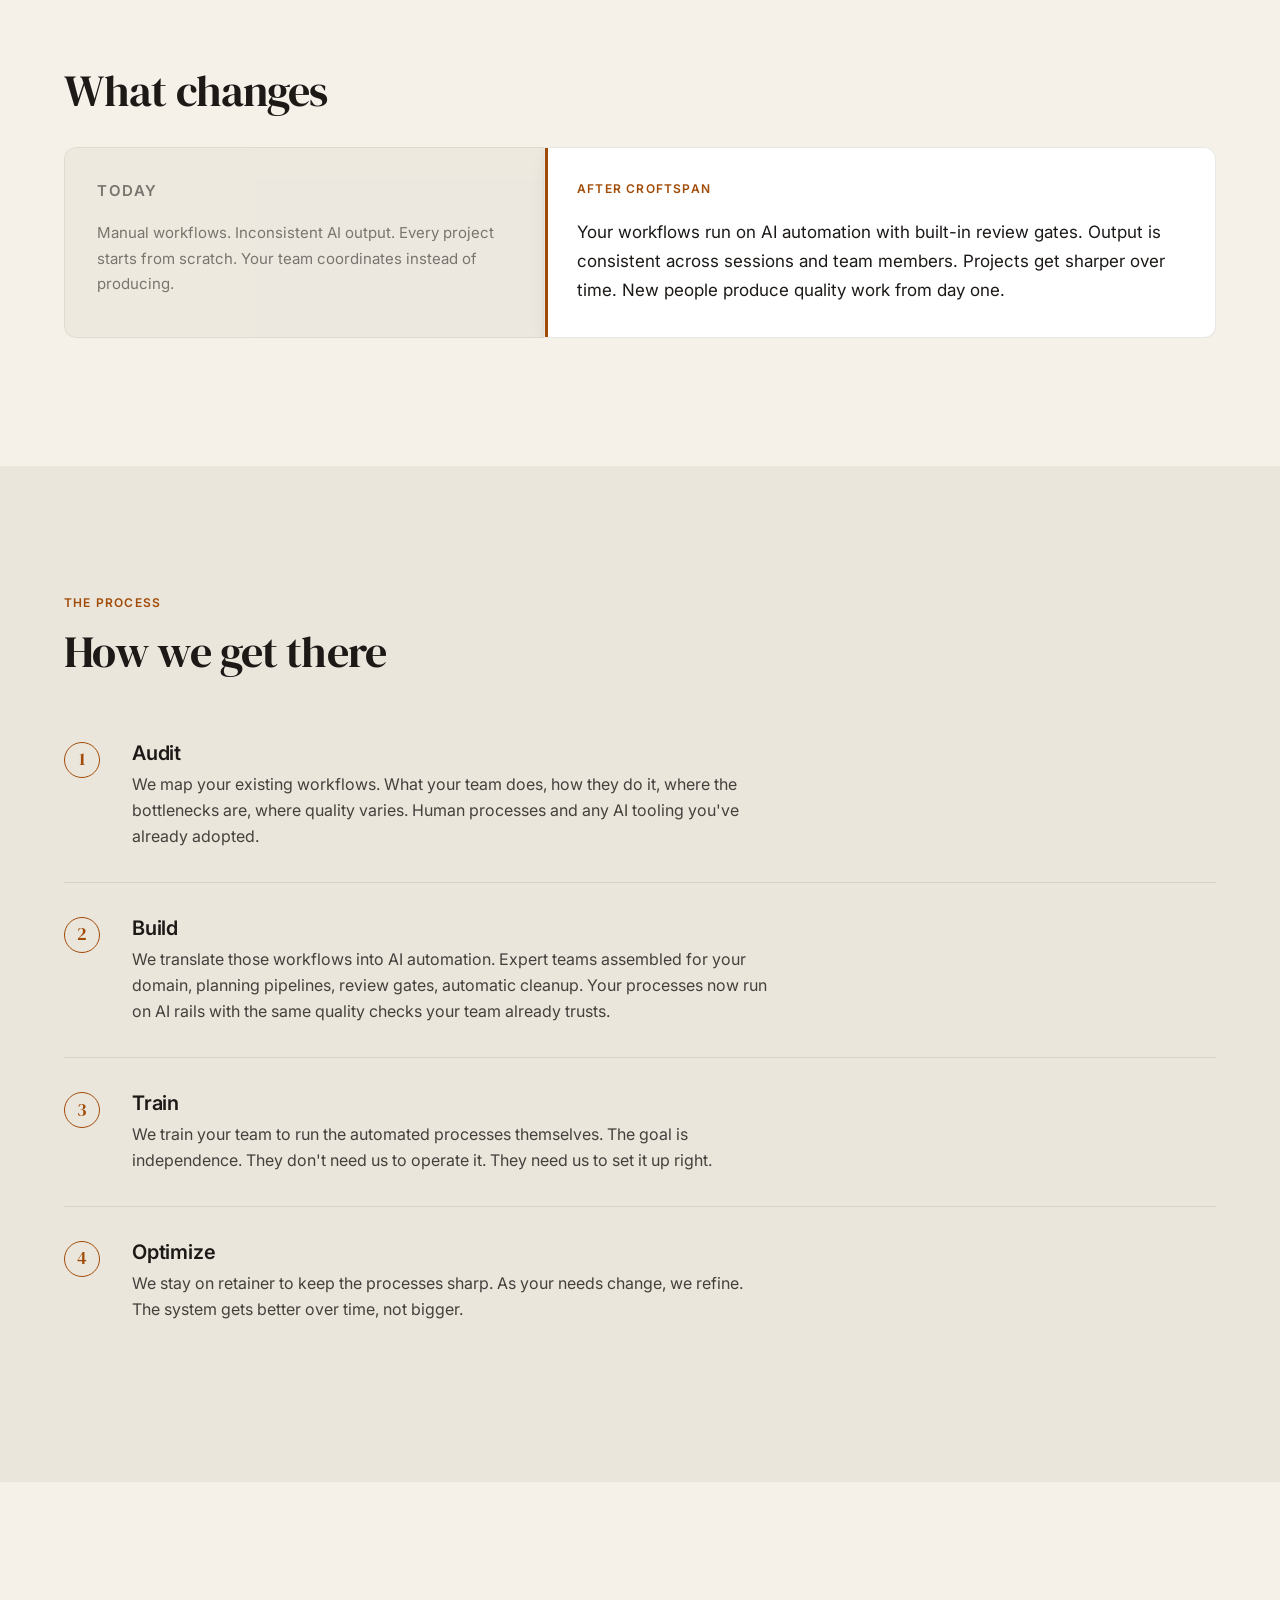
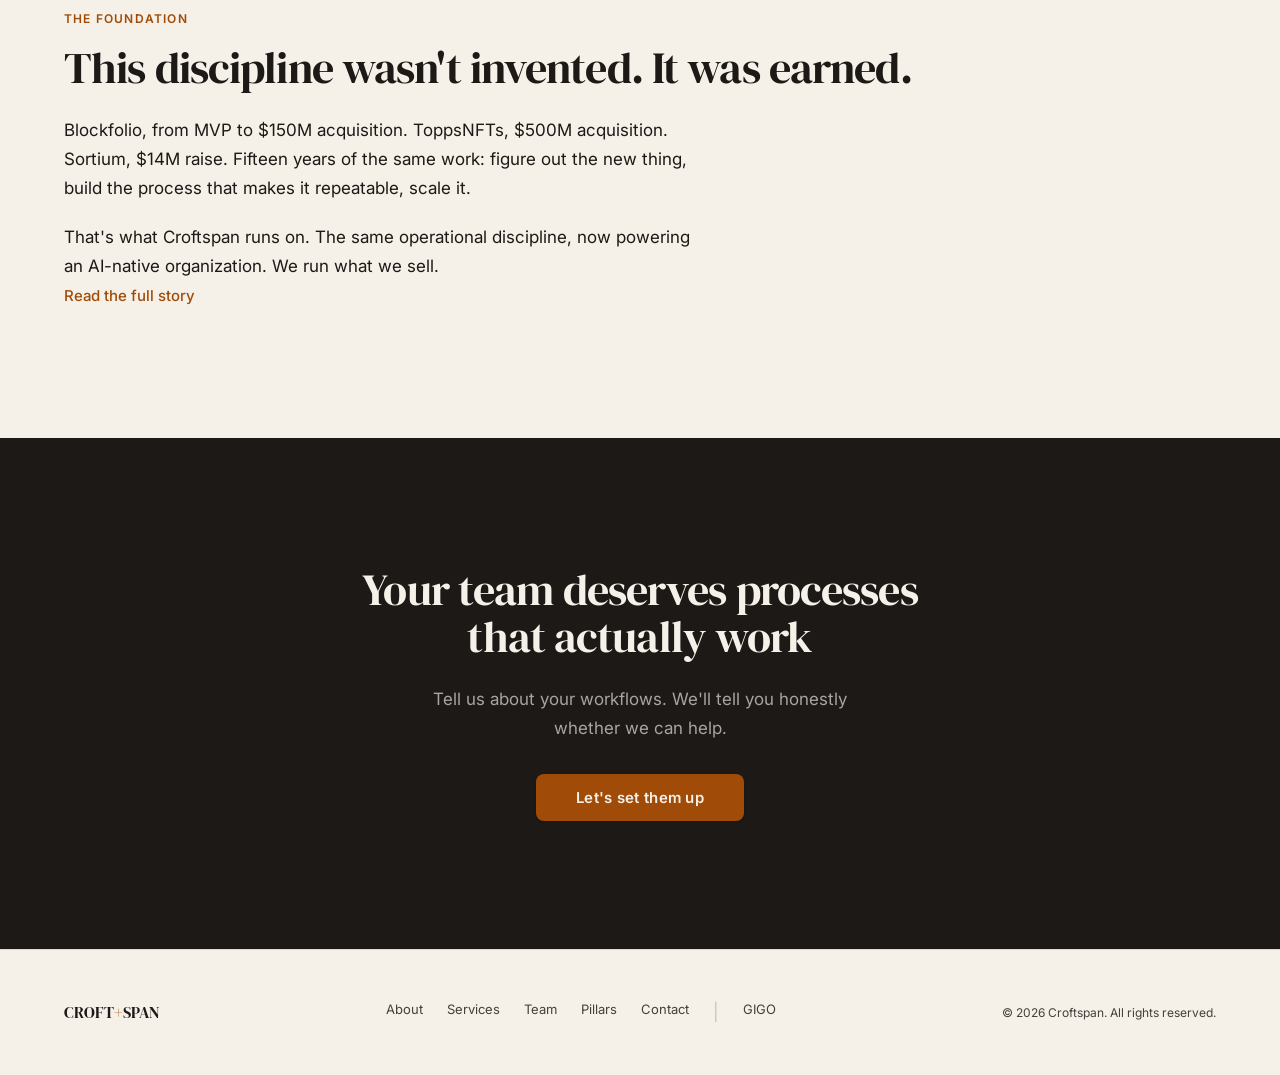
==== commit 377fb461: "Team restructure, voice standard, copy and layout refinements Removed separate Operators section, mo" ====
--- a/index.html
+++ b/index.html
@@ -56,26 +56,6 @@
       <h1>Your workflows, running on AI automation</h1>
       <p>Croftspan takes the processes your team already runs and translates them into AI-powered autonomous operations. Consistent output. Reviewable work. Any domain.</p>
       <a href="contact.html" class="btn btn-primary btn-lg">Tell us about your workflow</a>
-    </div>
-  </section>
-
-  <!-- Credential Bar -->
-  <section class="section-sm">
-    <div class="container">
-      <div class="credential-bar">
-        <div class="credential-item">
-          <div class="credential-value">$650M</div>
-          <div class="credential-label">in acquired products</div>
-        </div>
-        <div class="credential-item">
-          <div class="credential-value">15 years</div>
-          <div class="credential-label">zero to exit, four times</div>
-        </div>
-        <div class="credential-item">
-          <div class="credential-value">7 to 50+</div>
-          <div class="credential-label">engineers, near-zero turnover</div>
-        </div>
-      </div>
     </div>
   </section>
 
@@ -145,10 +125,10 @@
   <!-- The Track Record -->
   <section class="section">
     <div class="container">
-      <p class="section-label mb-4">The founder</p>
-      <h2 class="mb-6">Built by someone who's done this before</h2>
-      <p>Croftspan's approach to operational process design comes from 15 years of building products from zero to exit. Blockfolio ($150M acquisition), ToppsNFTs ($500M acquisition), Sortium ($14M raise). Teams scaled from 7 to 50+. The discipline was always the same: build the process that lets a growing team ship fast without breaking things.</p>
-      <p>That same discipline, applied to AI operations. Any domain. Any workflow.</p>
+      <p class="section-label mb-4">The foundation</p>
+      <h2 class="mb-6">This discipline wasn't invented. It was earned.</h2>
+      <p>Blockfolio, from MVP to $150M acquisition. ToppsNFTs, $500M acquisition. Sortium, $14M raise. Fifteen years of the same work: figure out the new thing, build the process that makes it repeatable, scale it.</p>
+      <p>That's what Croftspan runs on. The same operational discipline, now powering an AI-native organization. We run what we sell.</p>
       <a href="about.html" class="link mt-4">Read the full story</a>
     </div>
   </section>
--- a/css/style.css
+++ b/css/style.css
@@ -778,8 +778,20 @@
   padding: var(--space-32) 0;
   text-align: center;
 }
-.section-cta h2 { color: var(--invert-text); }
-.section-cta p { color: var(--invert-text-secondary); margin: 0 auto; }
+.section-cta h2 {
+  color: var(--invert-text);
+  max-width: 640px;
+  margin-left: auto;
+  margin-right: auto;
+}
+.section-cta p {
+  color: var(--invert-text-secondary);
+  margin: 0 auto;
+  max-width: 480px;
+}
+.section-cta .btn {
+  margin-top: var(--space-8);
+}
 
 /* --- Credential Bar --- */
 .credential-bar {
@@ -805,6 +817,31 @@
   font-weight: 500;
   color: var(--text-secondary);
   letter-spacing: 0.03em;
+}
+
+/* --- Signature Block --- */
+.signature-block {
+  display: flex;
+  flex-direction: column;
+  gap: var(--space-3);
+}
+.signature-row {
+  display: flex;
+  gap: var(--space-4);
+  align-items: baseline;
+}
+.signature-bold {
+  font-family: var(--font-body);
+  font-size: 16px;
+  font-weight: 600;
+  color: var(--text);
+  min-width: 200px;
+}
+.signature-quiet {
+  font-family: var(--font-body);
+  font-size: 15px;
+  font-weight: 400;
+  color: var(--text-secondary);
 }
 
 /* --- Utility --- */
@@ -908,6 +945,8 @@
   .step:hover { padding-left: 0; }
 
   .credential-bar { flex-direction: column; gap: var(--space-8); }
+  .signature-row { flex-direction: column; gap: var(--space-1); }
+  .signature-bold { min-width: 0; }
   .pillars-grid { grid-template-columns: 1fr; }
 }
 
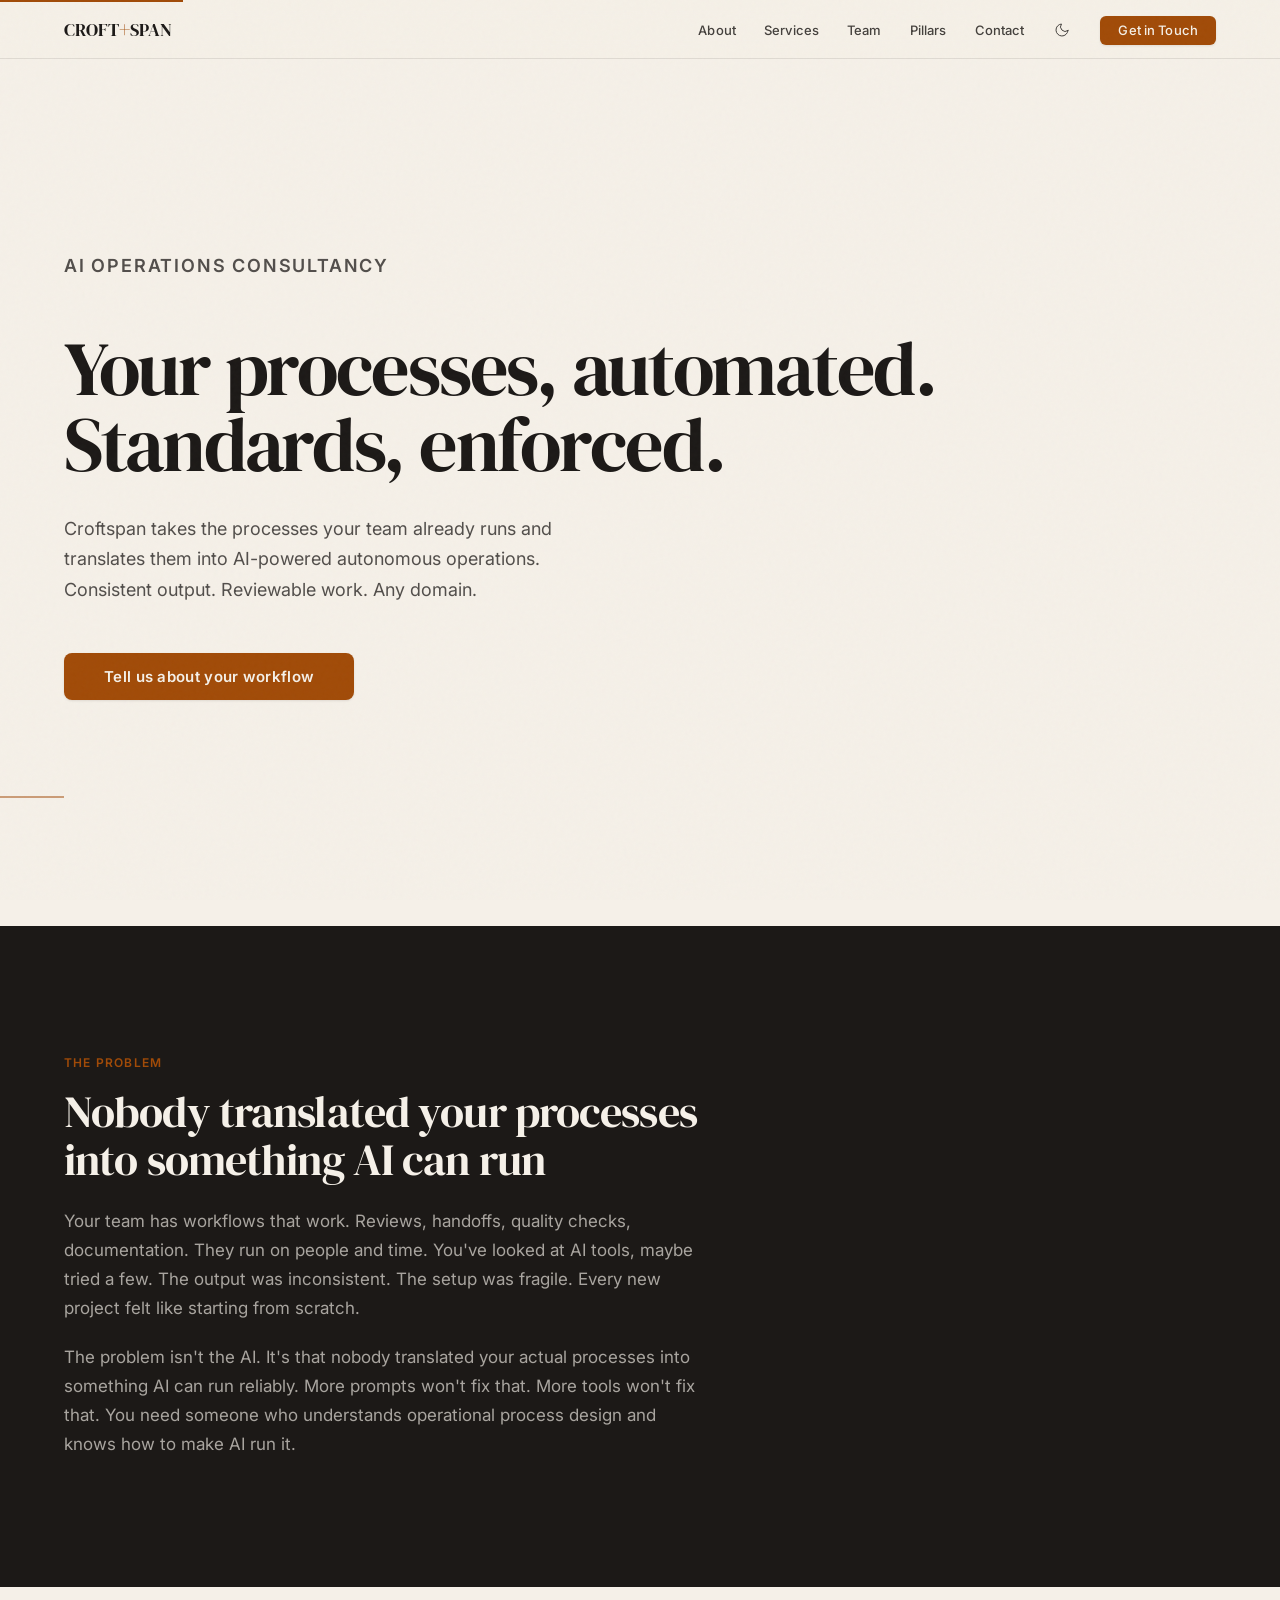
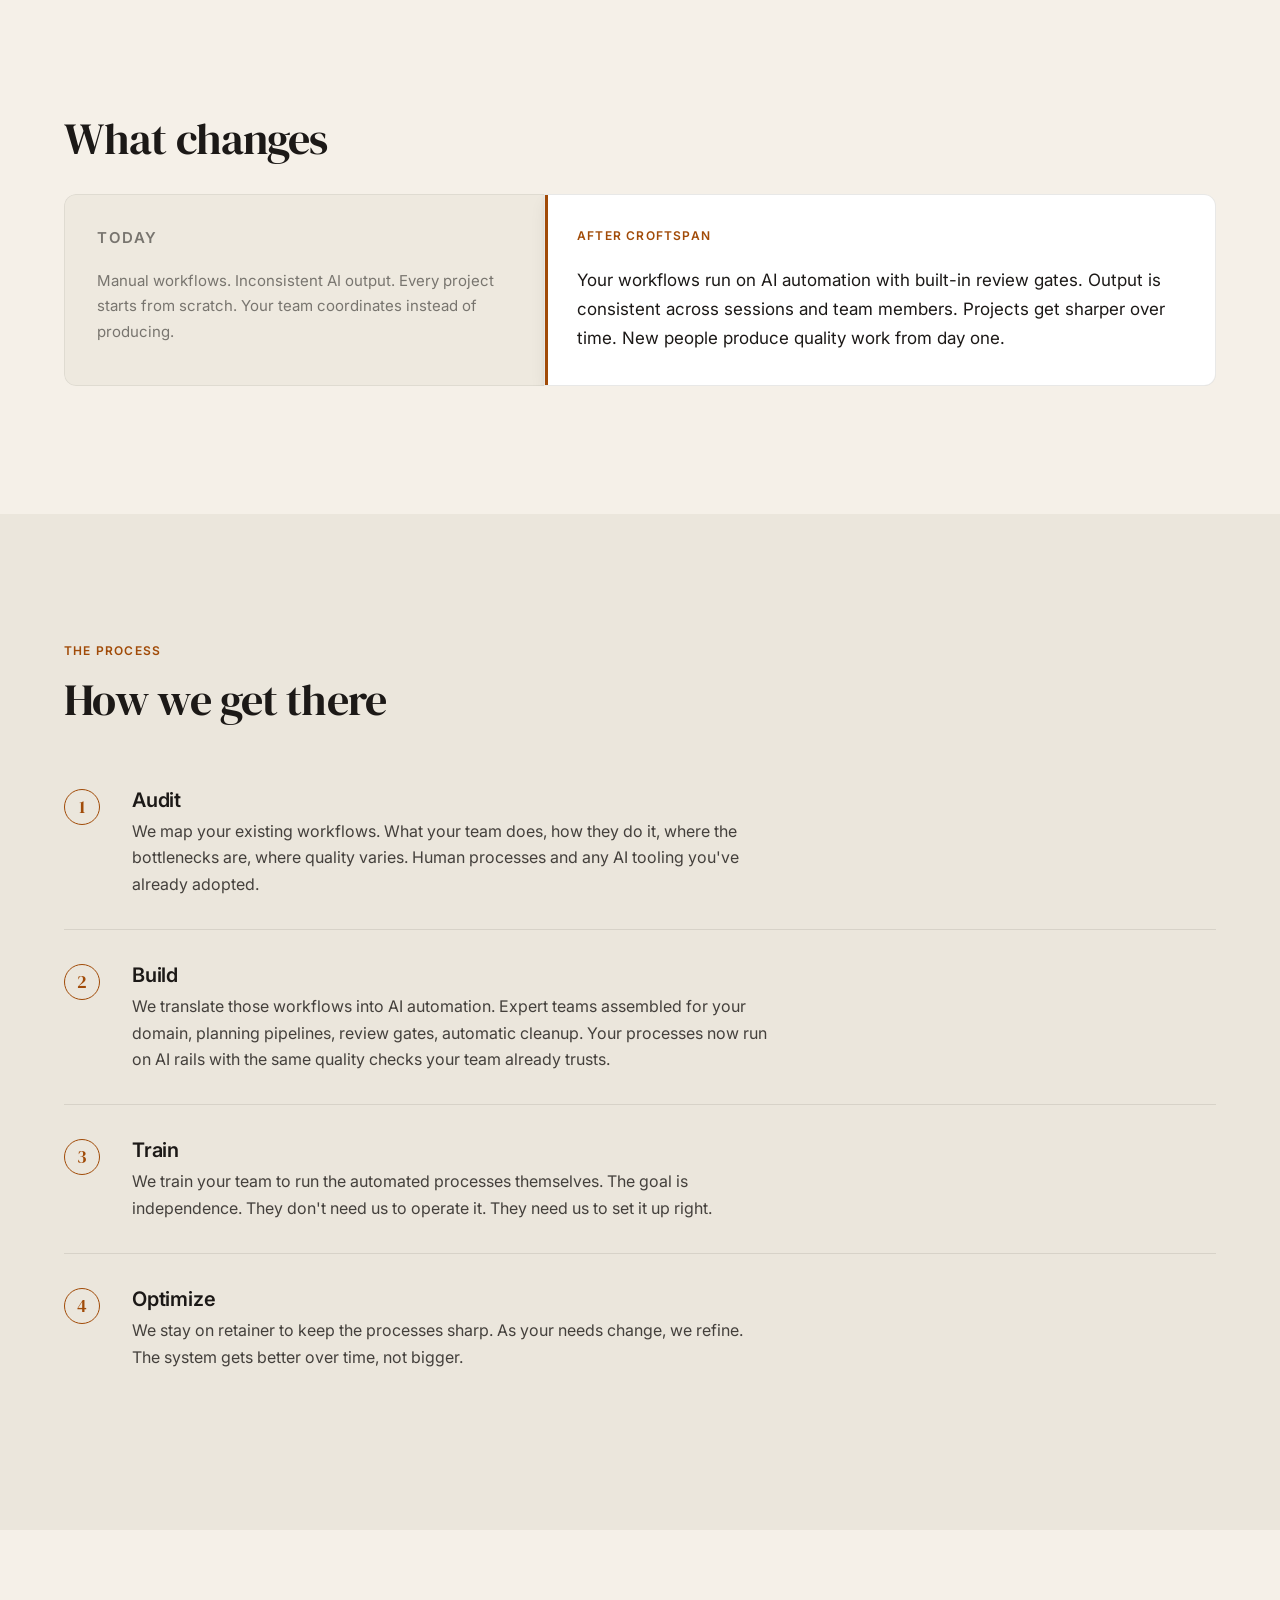
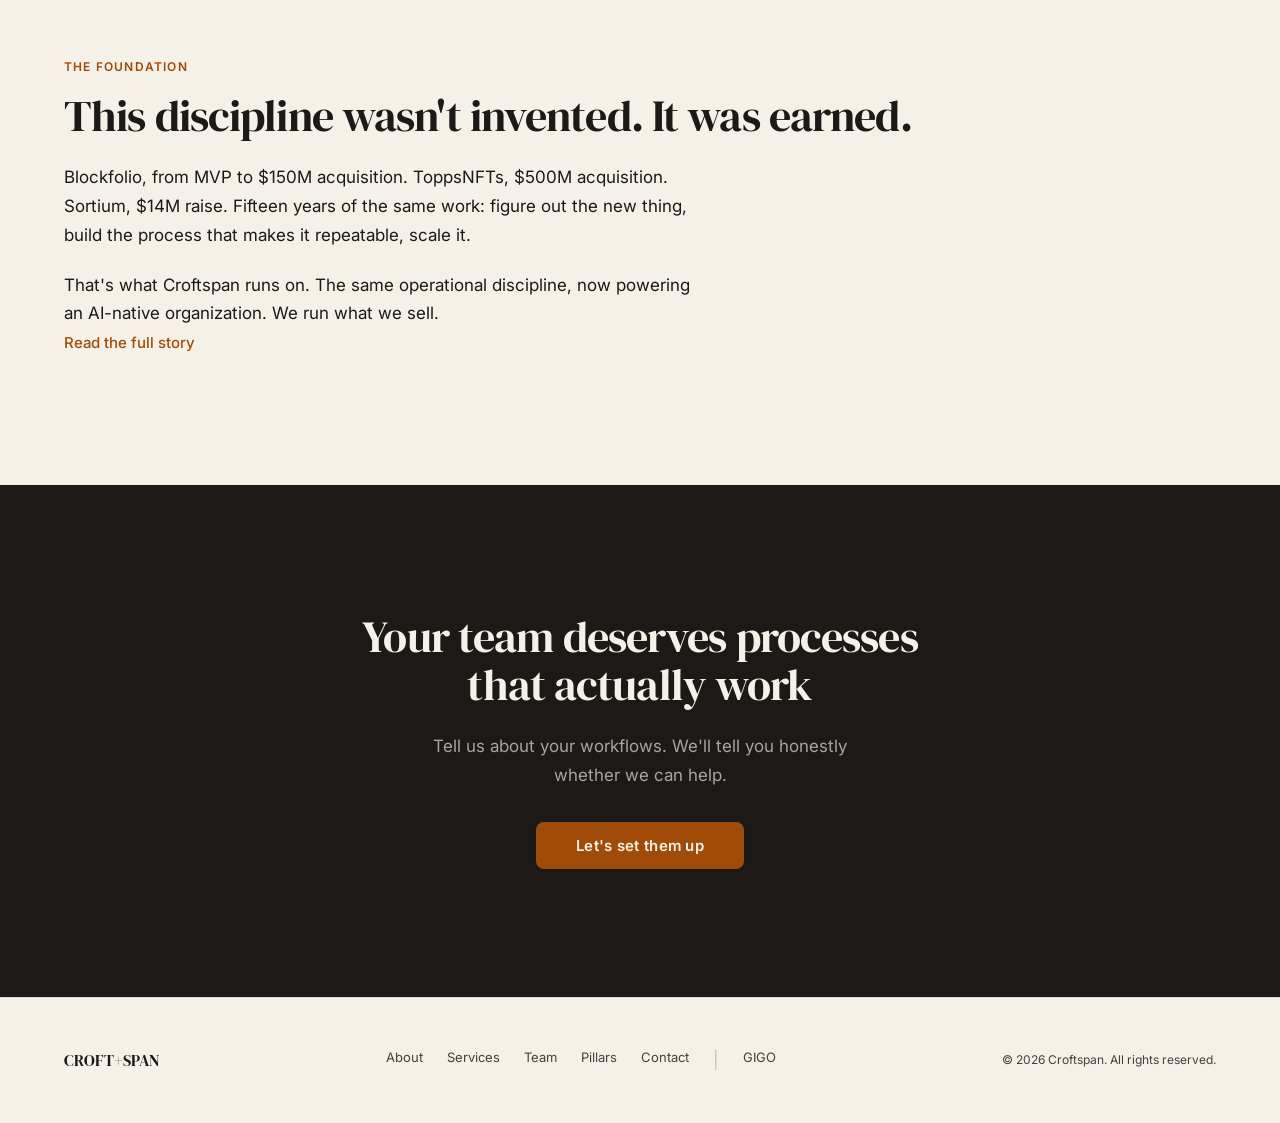
==== commit 03920f9e: "Light mode default, heading line breaks, tighter team spacing Co-Authored-By: Claude Opus 4.6 (1M co" ====
--- a/index.html
+++ b/index.html
@@ -53,7 +53,7 @@
   <section class="hero">
     <div class="container">
       <p class="section-label mb-4">AI Operations Consultancy</p>
-      <h1>Your workflows, running on AI automation</h1>
+      <h1>Your processes, automated. Standards, enforced.</h1>
       <p>Croftspan takes the processes your team already runs and translates them into AI-powered autonomous operations. Consistent output. Reviewable work. Any domain.</p>
       <a href="contact.html" class="btn btn-primary btn-lg">Tell us about your workflow</a>
     </div>
@@ -63,7 +63,7 @@
   <section class="section-dark">
     <div class="container">
       <p class="section-label mb-4">The problem</p>
-      <h2 class="mb-6">Nobody translated your processes into something AI can run</h2>
+      <h2 class="mb-6">Nobody translated your processes<br> into something AI can run</h2>
       <p>Your team has workflows that work. Reviews, handoffs, quality checks, documentation. They run on people and time. You've looked at AI tools, maybe tried a few. The output was inconsistent. The setup was fragile. Every new project felt like starting from scratch.</p>
       <p>The problem isn't the AI. It's that nobody translated your actual processes into something AI can run reliably. More prompts won't fix that. More tools won't fix that. You need someone who understands operational process design and knows how to make AI run it.</p>
     </div>
--- a/css/style.css
+++ b/css/style.css
@@ -106,26 +106,8 @@
   --invert-text-secondary: var(--stone);
 }
 
-@media (prefers-color-scheme: dark) {
-  :root:not([data-theme="light"]) {
-    --bg: var(--forge);
-    --bg-alt: #151311;
-    --text: var(--vellum);
-    --text-secondary: #A8A29E;
-    --surface: var(--forge-90);
-    --card-border: rgba(168, 162, 158, 0.1);
-    --border: rgba(168, 162, 158, 0.1);
-    --nav-bg: rgba(28, 25, 23, 0.92);
-    --shadow-sm: 0 1px 2px rgba(0, 0, 0, 0.1), 0 1px 3px rgba(0, 0, 0, 0.15);
-    --shadow: 0 2px 4px rgba(0, 0, 0, 0.1), 0 8px 16px rgba(0, 0, 0, 0.2);
-    --shadow-lg: 0 4px 8px rgba(0, 0, 0, 0.1), 0 16px 32px rgba(0, 0, 0, 0.3);
-    --pillar-bg: var(--forge-90);
-    --pillar-sub: #A8A29E;
-    --pillar-border: rgba(168, 162, 158, 0.08);
-    --invert-bg: var(--vellum);
-    --invert-text: var(--forge);
-    --invert-text-secondary: var(--stone);
-  }
+/* prefers-color-scheme: dark removed — light mode is always the default.
+   Users can still toggle to dark via the theme switcher (data-theme="dark"). */
 }
 
 /* --- Focus --- */
@@ -372,10 +354,7 @@
 :root:not([data-theme="dark"]) .theme-toggle .icon-sun { display: none; }
 [data-theme="dark"] .theme-toggle .icon-sun { display: block; }
 [data-theme="dark"] .theme-toggle .icon-moon { display: none; }
-@media (prefers-color-scheme: dark) {
-  :root:not([data-theme="light"]) .theme-toggle .icon-sun { display: block; }
-  :root:not([data-theme="light"]) .theme-toggle .icon-moon { display: none; }
-}
+/* prefers-color-scheme toggle icon override removed — light mode default */
 
 /* --- Buttons --- */
 .btn {
@@ -517,7 +496,7 @@
 }
 .hero h1 {
   margin-bottom: var(--space-8);
-  max-width: 800px;
+  max-width: none;
 }
 .hero p {
   font-size: 18px;
